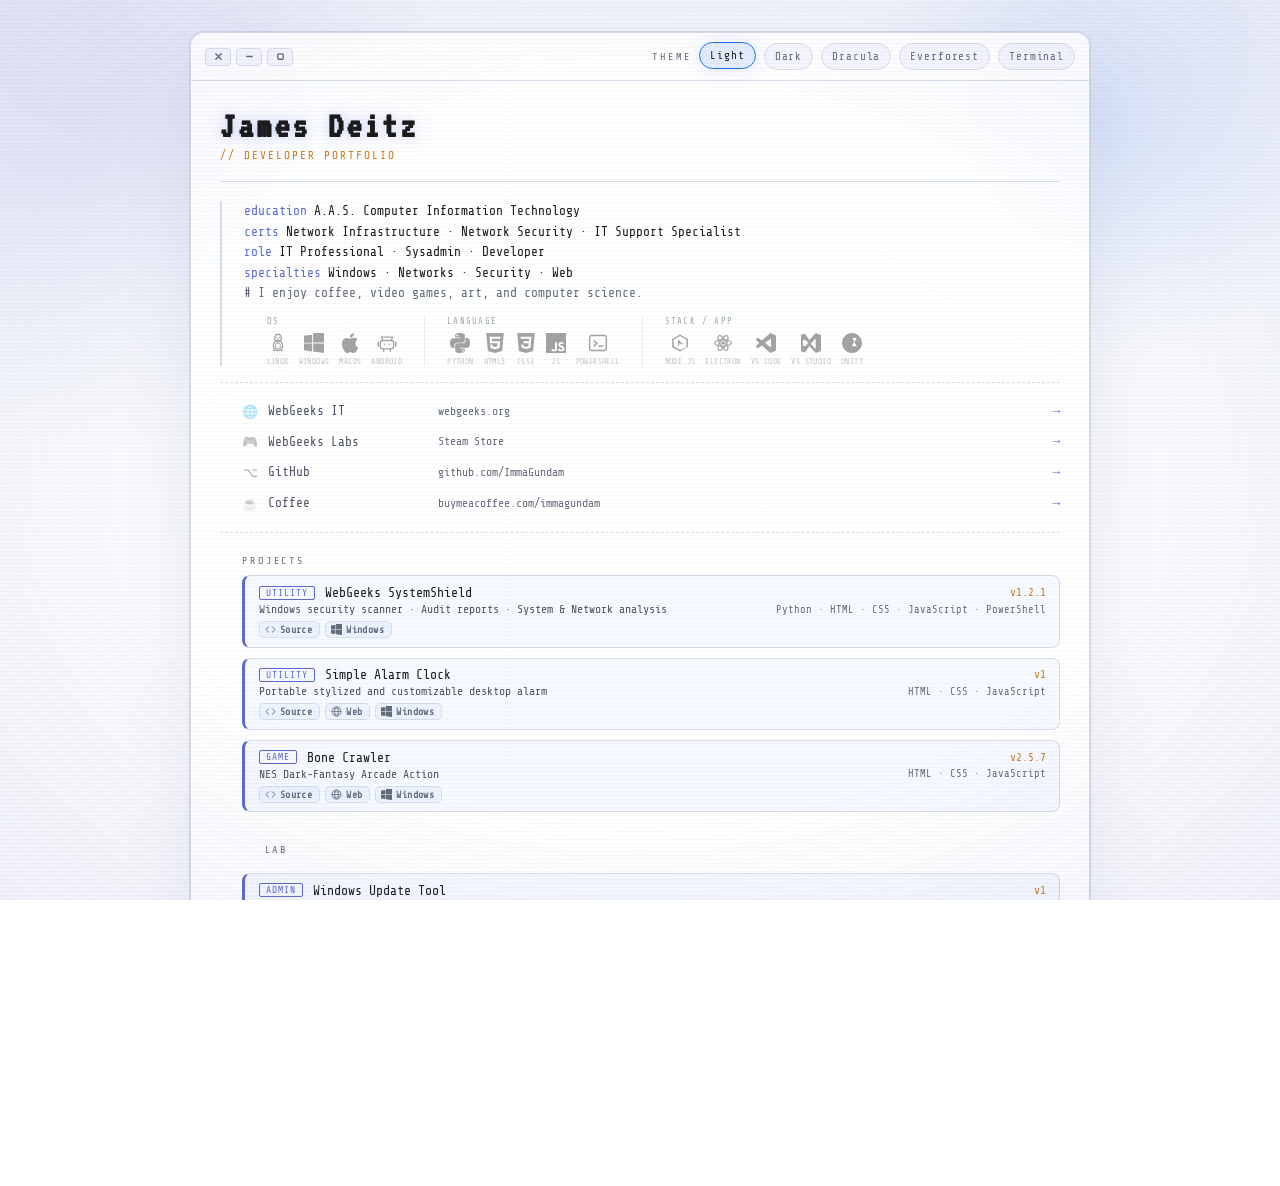
==== portfolio.html @ 2e9e00e0 "Add files via upload" ====
<!DOCTYPE html>
<html lang="en">
<head>
  <meta charset="UTF-8" />
  <meta name="viewport" content="width=device-width, initial-scale=1.0" />
  <title>James Deitz</title>
  <link href="https://fonts.googleapis.com/css2?family=Share+Tech+Mono&family=VT323&display=swap" rel="stylesheet" />
  <style>
    :root {
      --bg: #050505;
      --bg-elevated: #0a0a0a;
      --panel: #0d120d;
      --panel-top: #0f1a0f;
      --border: #1a2e1a;
      --text: #00cc35;
      --text-dim: #00e03c;
      --text-soft: #8aab8a;
      --text-muted: #3a4a3a;
      --accent: #00e5ff;
      --accent-2: #ffb000;
      --danger: #ff3131;
      --glow: rgba(0,204,53,0.22);
      --glow-soft: rgba(0,204,53,0.06);
      --glow-deep: rgba(0,255,65,0.04);
      --scanline: rgba(0,0,0,0.18);
      --vignette: rgba(0,0,0,0.5);
      --window-shadow:
        0 0 0 1px #0a160a,
        0 0 20px var(--glow-soft),
        0 0 60px var(--glow-deep),
        inset 0 0 40px rgba(0,0,0,0.6);
      --theme-chip-bg: rgba(255,255,255,0.02);
      --theme-chip-shadow: 0 0 18px var(--glow-soft);
    }

    :root[data-theme="light"] {
      --bg: #fcfcfd;
      --bg-elevated: #f4f6fb;
      --panel: rgba(255,255,255,0.88);
      --panel-top: rgba(255,255,255,0.96);
      --border: #d9dcea;
      --text: #1b1b1b;
      --text-dim: #5e6ad2;
      --text-soft: #4c5363;
      --text-muted: #646b7c;
      --accent: #1f6feb;
      --accent-2: #c77a15;
      --danger: #cf4d4d;
      --glow: rgba(94,106,210,0.18);
      --glow-soft: rgba(94,106,210,0.12);
      --glow-deep: rgba(74,84,135,0.10);
      --scanline: rgba(27,27,27,0.025);
      --vignette: rgba(94,106,210,0.08);
      --window-shadow:
        0 22px 70px rgba(74,84,135,0.10),
        0 0 0 1px rgba(201,206,225,0.65),
        inset 0 1px 0 rgba(255,255,255,0.75);
      --theme-chip-bg: rgba(94,106,210,0.06);
      --theme-chip-shadow: 0 0 18px rgba(94,106,210,0.16);
    }

    :root[data-theme="dracula"] {
      --bg: #1f212b;
      --bg-elevated: #282a36;
      --panel: rgba(40,42,54,0.88);
      --panel-top: rgba(46,48,61,0.96);
      --border: #45485b;
      --text: #f8f8f2;
      --text-dim: #ff79c6;
      --text-soft: #d3d7cf;
      --text-muted: #a7acbf;
      --accent: #8be9fd;
      --accent-2: #ffb86c;
      --danger: #ff6b81;
      --glow: rgba(255,121,198,0.20);
      --glow-soft: rgba(255,121,198,0.11);
      --glow-deep: rgba(8,10,16,0.42);
      --scanline: rgba(248,248,242,0.03);
      --vignette: rgba(8,10,16,0.48);
      --window-shadow:
        0 28px 80px rgba(8,10,16,0.42),
        0 0 0 1px rgba(84,87,108,0.65),
        inset 0 1px 0 rgba(255,255,255,0.03);
      --theme-chip-bg: rgba(255,121,198,0.08);
      --theme-chip-shadow: 0 0 18px rgba(255,121,198,0.18);
    }

    :root[data-theme="github"] {
      --bg: #090d12;
      --bg-elevated: #0d1117;
      --panel: rgba(13,17,23,0.90);
      --panel-top: rgba(22,27,34,0.96);
      --border: #30363d;
      --text: #e6edf3;
      --text-dim: #58a6ff;
      --text-soft: #c2cad3;
      --text-muted: #9da7b2;
      --accent: #1f6feb;
      --accent-2: #d29922;
      --danger: #f85149;
      --glow: rgba(31,111,235,0.21);
      --glow-soft: rgba(31,111,235,0.13);
      --glow-deep: rgba(0,0,0,0.45);
      --scanline: rgba(230,237,243,0.03);
      --vignette: rgba(0,0,0,0.52);
      --window-shadow:
        0 28px 80px rgba(0,0,0,0.45),
        0 0 0 1px rgba(61,68,77,0.70),
        inset 0 1px 0 rgba(255,255,255,0.02);
      --theme-chip-bg: rgba(31,111,235,0.08);
      --theme-chip-shadow: 0 0 18px rgba(31,111,235,0.18);
    }

    :root[data-theme="everforest"] {
      --bg: #242c31;
      --bg-elevated: #2d353b;
      --panel: rgba(45,53,59,0.90);
      --panel-top: rgba(52,60,67,0.96);
      --border: #495156;
      --text: #d3c6aa;
      --text-dim: #a7c080;
      --text-soft: #c1b89d;
      --text-muted: #9ca58f;
      --accent: #7fbbb3;
      --accent-2: #e69875;
      --danger: #e67e80;
      --glow: rgba(167,192,128,0.18);
      --glow-soft: rgba(167,192,128,0.12);
      --glow-deep: rgba(17,22,24,0.40);
      --scanline: rgba(211,198,170,0.028);
      --vignette: rgba(17,22,24,0.46);
      --window-shadow:
        0 28px 80px rgba(17,22,24,0.40),
        0 0 0 1px rgba(89,97,104,0.68),
        inset 0 1px 0 rgba(255,255,255,0.03);
      --theme-chip-bg: rgba(167,192,128,0.08);
      --theme-chip-shadow: 0 0 18px rgba(167,192,128,0.16);
    }

    *, *::before, *::after { box-sizing: border-box; margin: 0; padding: 0; }

    html, body {
      height: 100%;
      background:
        radial-gradient(circle at 8% 12%, var(--glow-soft), transparent 24%),
        radial-gradient(circle at 86% 14%, color-mix(in srgb, var(--accent) 12%, transparent), transparent 18%),
        linear-gradient(180deg, var(--bg-elevated), var(--bg));
      color: var(--text);
      font-family: 'Share Tech Mono', monospace;
      overflow-x: hidden;
    }

    body::before {
      content: '';
      position: fixed;
      inset: 0;
      background: repeating-linear-gradient(
        to bottom,
        transparent 0px,
        transparent 3px,
        var(--scanline) 3px,
        var(--scanline) 4px
      );
      pointer-events: none;
      z-index: 9999;
    }

    body::after {
      content: '';
      position: fixed;
      inset: 0;
      background: radial-gradient(ellipse at center, transparent 58%, var(--vignette) 100%);
      pointer-events: none;
      z-index: 9998;
      animation: flicker 8s infinite;
    }

    @keyframes flicker {
      0%, 97%, 100% { opacity: 1; }
      98% { opacity: 0.92; }
      99% { opacity: 0.96; }
    }

    .terminal-wrap {
      min-height: 100vh;
      display: flex;
      flex-direction: column;
      align-items: center;
      justify-content: flex-start;
      padding: 2rem 1rem;
      position: relative;
      z-index: 1;
    }

    .window {
      width: 100%;
      max-width: 900px;
      background: var(--panel);
      border: 1px solid var(--border);
      box-shadow: var(--window-shadow);
      border-radius: 14px;
      overflow: hidden;
      animation: fadeIn 0.4s ease;
      backdrop-filter: blur(12px);
    }

    @keyframes fadeIn { from { opacity: 0; transform: translateY(12px); } to { opacity: 1; transform: translateY(0); } }

    .titlebar {
      background: linear-gradient(180deg, var(--panel-top), var(--panel));
      border-bottom: 1px solid var(--border);
      padding: 10px 14px;
      display: flex;
      align-items: center;
      gap: 10px;
      user-select: none;
      flex-wrap: wrap;
    }

    .dots { display: flex; gap: 5px; align-items: center; }
    .dot {
      width: 26px; height: 18px;
      border-radius: 4px;
      border: 1px solid var(--border);
      background: var(--theme-chip-bg);
      display: flex; align-items: center; justify-content: center;
      color: var(--text-muted);
      cursor: pointer;
      user-select: none;
      transition: background .15s ease;
    }
    .dot:hover { background: rgba(128,128,128,0.18); }
    .dot svg { width: 9px; height: 9px; }

    .titlebar-label {
      flex: 1 1 200px;
      text-align: center;
      font-size: 0.72rem;
      color: var(--text-muted);
      letter-spacing: 2px;
      text-transform: uppercase;
      white-space: nowrap;
      overflow: hidden;
      text-overflow: ellipsis;
    }

    .theme-picker {
      display: flex;
      align-items: center;
      gap: 8px;
      flex-wrap: wrap;
      margin-left: auto;
    }

    .theme-label {
      font-size: 0.64rem;
      letter-spacing: 0.18em;
      text-transform: uppercase;
      color: var(--text-muted);
    }

    .theme-btn {
      appearance: none;
      border: 1px solid var(--border);
      background: var(--theme-chip-bg);
      color: var(--text-muted);
      font: inherit;
      font-size: 0.68rem;
      letter-spacing: 0.08em;
      border-radius: 999px;
      padding: 6px 10px;
      cursor: pointer;
      transition: border-color 160ms ease, color 160ms ease, transform 160ms ease, box-shadow 160ms ease, background 160ms ease;
    }

    .theme-btn:hover,
    .theme-btn:focus-visible,
    .theme-btn[aria-pressed="true"] {
      border-color: var(--accent);
      color: var(--text);
      background: color-mix(in srgb, var(--accent) 12%, transparent);
      transform: translateY(-1px);
      box-shadow: var(--theme-chip-shadow);
      outline: none;
    }

    .term-body { padding: 1.6rem 1.8rem 2rem; }

    .logo-row {
      display: flex;
      align-items: center;
      gap: 1.2rem;
      margin-bottom: 1.2rem;
      padding-bottom: 1.2rem;
      border-bottom: 1px solid var(--border);
    }

    .logo-img {
      width: 80px;
      height: 80px;
      object-fit: contain;
      filter: drop-shadow(0 0 10px color-mix(in srgb, var(--accent) 35%, transparent));
      flex-shrink: 0;
      border-radius: 10px;
    }

    .logo-text h1 {
      font-family: 'VT323', monospace;
      font-size: 2.4rem;
      color: var(--text);
      text-shadow: 0 0 8px var(--glow), 0 0 20px color-mix(in srgb, var(--accent) 18%, transparent);
      letter-spacing: 3px;
      line-height: 1;
    }

    .logo-text .tagline {
      font-size: 0.7rem;
      color: var(--accent-2);
      letter-spacing: 2px;
      text-transform: uppercase;
      margin-top: 4px;
    }

    .prompt-line {
      display: flex;
      align-items: flex-start;
      gap: 0;
      margin-bottom: 0.15rem;
      font-size: 0.82rem;
      line-height: 1.5;
      flex-wrap: wrap;
    }

    .ps1 { color: var(--text-dim); white-space: nowrap; }
    .ps1 .user { color: var(--accent); }
    .ps1 .at, .ps1 .sep { color: var(--text-muted); }
    .ps1 .host { color: var(--text); }
    .ps1 .path { color: var(--accent-2); }
    .cmd { color: var(--text-soft); margin-left: 6px; }

    .output-block {
      margin: 0.5rem 0 1rem 0;
      padding-left: 1.4rem;
      border-left: 2px solid var(--border);
    }

    .output-line {
      font-size: 0.8rem;
      line-height: 1.6;
      color: var(--text-soft);
    }

    .output-line .key { color: var(--text-dim); }
    .output-line .val { color: var(--text); }
    .output-line .comment { color: var(--text-muted); }

    .divider {
      border: none;
      border-top: 1px dashed var(--border);
      margin: 1rem 0;
    }

    .section-cmd { margin-top: 0.8rem; }

    .links-grid {
      margin: 0.6rem 0 0 1.4rem;
      display: flex;
      flex-direction: column;
      gap: 0.35rem;
    }

    .link-item {
      display: flex;
      align-items: center;
      gap: 10px;
      font-size: 0.8rem;
      text-decoration: none;
      color: var(--text-soft);
      transition: color 0.15s, text-shadow 0.15s, transform 0.15s;
      padding: 5px 0;
    }

    .link-item:hover {
      color: var(--text);
      text-shadow: 0 0 8px var(--glow);
      transform: translateX(2px);
    }

    .link-item:hover .link-arrow { color: var(--accent); }

    .link-icon {
      width: 16px;
      text-align: center;
      color: var(--text);
      opacity: 0.38;
      flex-shrink: 0;
      transition: opacity .15s ease;
    }
    .link-item:hover .link-icon { opacity: 0.75; }

    .link-label { color: var(--text-soft); min-width: 160px; }
    .link-url { color: var(--text-muted); font-size: 0.72rem; }
    .link-arrow { color: var(--text-dim); margin-left: auto; }

    .cursor {
      display: inline-block;
      width: 8px;
      height: 1em;
      background: var(--text);
      vertical-align: middle;
      margin-left: 4px;
      box-shadow: 0 0 6px var(--glow);
      animation: blink 1.1s step-end infinite;
    }

    @keyframes blink { 0%, 100% { opacity: 1; } 50% { opacity: 0; } }

    .statusbar {
      background: var(--panel);
      border-top: 1px solid var(--border);
      padding: 7px 14px;
      display: flex;
      align-items: center;
      font-size: 0.62rem;
      color: var(--text-muted);
      letter-spacing: 1.2px;
      text-transform: uppercase;
      gap: 6px;
    }
    /* Three equal columns — no absolute positioning */
    .statusbar > * { flex: 1; min-width: 0; }
    .statusbar-copy {
      display: flex;
      align-items: center;
      justify-content: center;
      gap: 5px;
      white-space: nowrap;
    }
    #clock { text-align: right; white-space: nowrap; }
    .statusbar-email {
      color: var(--text-muted);
      opacity: 0.45;
      text-decoration: none;
      transition: opacity .15s;
      display: flex;
      align-items: center;
    }
    .statusbar-email:hover { opacity: 0.85; }
    .statusbar-link {
      color: var(--text-muted);
      text-decoration: none;
      transition: color .15s;
      letter-spacing: 1.2px;
      text-transform: uppercase;
    }
    .statusbar-link:hover { color: var(--text-soft); }
    .status-ok { color: var(--text-dim); }
    .status-warn { color: var(--accent-2); }

    .boot-line {
      opacity: 0;
      animation: appear 0.1s ease forwards;
    }

    .boot-line:nth-child(1) { animation-delay: 0.1s; }
    .boot-line:nth-child(2) { animation-delay: 0.3s; }
    .boot-line:nth-child(3) { animation-delay: 0.55s; }
    .boot-line:nth-child(4) { animation-delay: 0.75s; }
    .boot-line:nth-child(5) { animation-delay: 1.0s; }
    .boot-line:nth-child(6) { animation-delay: 1.2s; }
    .boot-line:nth-child(7) { animation-delay: 1.45s; }
    .boot-line:nth-child(8) { animation-delay: 1.65s; }
    .boot-line:nth-child(9) { animation-delay: 1.85s; }
    .boot-line:nth-child(10) { animation-delay: 2.1s; }
    .boot-line:nth-child(11) { animation-delay: 2.3s; }
    .boot-line:nth-child(12) { animation-delay: 2.5s; }
    .boot-line:nth-child(13) { animation-delay: 2.7s; }
    .boot-line:nth-child(14) { animation-delay: 2.9s; }
    .boot-line:nth-child(15) { animation-delay: 3.1s; }
    .boot-line:nth-child(16) { animation-delay: 3.3s; }
    .boot-line:nth-child(17) { animation-delay: 3.5s; }
    .boot-line:nth-child(18) { animation-delay: 3.7s; }
    .boot-line:nth-child(19) { animation-delay: 3.9s; }
    .boot-line:nth-child(20) { animation-delay: 4.1s; }
    .boot-line:nth-child(21) { animation-delay: 4.3s; }
    .boot-line:nth-child(22) { animation-delay: 4.5s; }

    @keyframes appear { to { opacity: 1; } }

    .releases-grid {
      margin: 0.6rem 0 0 1.4rem;
      display: flex;
      flex-direction: column;
      gap: 0.6rem;
    }

    .release-card {
      border: 1px solid var(--border);
      border-left: 3px solid var(--text-dim);
      padding: 0.55rem 0.85rem;
      background: color-mix(in srgb, var(--accent) 4%, transparent);
      transition: border-color 0.15s, background 0.15s, box-shadow 0.15s, transform 0.15s;
      text-decoration: none;
      display: block;
      border-radius: 8px;
    }

    .release-card:hover {
      border-left-color: var(--accent);
      background: color-mix(in srgb, var(--accent) 8%, transparent);
      box-shadow: 0 0 12px color-mix(in srgb, var(--accent) 15%, transparent);
      transform: translateY(-1px);
    }

    .release-card:hover .rel-name { color: var(--accent); text-shadow: 0 0 8px color-mix(in srgb, var(--accent) 40%, transparent); }

    .rel-row1 {
      display: flex;
      align-items: center;
      gap: 10px;
      margin-bottom: 3px;
      flex-wrap: wrap;
    }

    .rel-badge {
      font-size: 0.6rem;
      padding: 1px 6px;
      border: 1px solid currentColor;
      border-radius: 2px;
      letter-spacing: 1px;
      text-transform: uppercase;
      flex-shrink: 0;
    }

    .rel-badge.gh  { color: var(--text-dim); }
    .rel-badge.ext { color: var(--accent-2); }
    .rel-badge.pre { color: var(--danger); }

    .rel-name {
      color: var(--text);
      font-size: 0.82rem;
      transition: color 0.15s;
      flex: 1;
    }

    .rel-ver {
      font-size: 0.7rem;
      color: var(--accent-2);
      flex-shrink: 0;
    }

    .rel-row2 {
      display: flex;
      justify-content: space-between;
      align-items: center;
      gap: 10px;
      flex-wrap: wrap;
    }

    .rel-desc {
      font-size: 0.72rem;
      color: var(--text-soft);
      flex: 1;
    }

    .rel-date {
      font-size: 0.65rem;
      color: var(--text-muted);
      flex-shrink: 0;
    }



    /* ── Bio tech-stack row ── */
    .bio-stack {
      display: flex;
      flex-wrap: wrap;
      gap: 12px 20px;
      margin: 12px 0 4px 1.4rem;
      align-items: flex-start;
    }
    .bio-stack-group {
      display: flex;
      flex-direction: column;
      gap: 7px;
    }
    .bio-stack-label {
      font-size: 0.55rem;
      letter-spacing: 0.14em;
      text-transform: uppercase;
      color: var(--text-muted);
      opacity: 0.6;
    }
    .bio-stack-icons {
      display: flex;
      flex-wrap: wrap;
      gap: 10px;
      align-items: flex-end;
    }
    .bio-stack-divider {
      width: 1px;
      align-self: stretch;
      background: var(--border);
      opacity: 0.5;
      margin: 0 2px;
    }
    .bio-stack-icon {
      display: flex;
      flex-direction: column;
      align-items: center;
      gap: 4px;
      opacity: 0.4;
      transition: opacity .2s ease;
      cursor: default;
    }
    .bio-stack-icon:hover { opacity: 0.85; }
    .bio-stack-icon svg {
      width: 20px;
      height: 20px;
      color: var(--text);
    }
    .bio-stack-icon span {
      font-size: 0.50rem;
      letter-spacing: 0.05em;
      text-transform: uppercase;
      color: var(--text-muted);
      white-space: nowrap;
    }
    /* ── Platform / stack chips in project cards ── */
    .rel-platforms {
      display: flex;
      gap: 5px;
      flex-wrap: wrap;
      margin-top: 5px;
    }
    .rel-chip {
      display: inline-flex;
      align-items: center;
      gap: 4px;
      padding: 2px 7px 2px 5px;
      border-radius: 5px;
      border: 1px solid var(--border);
      background: color-mix(in srgb, var(--accent) 5%, transparent);
      font-size: 0.62rem;
      font-weight: 600;
      letter-spacing: 0.04em;
      color: var(--text-muted);
      white-space: nowrap;
    }
    .rel-chip svg { width: 11px; height: 11px; flex-shrink: 0; }

    /* ── Lab sub-section ── */
    .section-label {
      font-size: 0.64rem;
      letter-spacing: 0.18em;
      text-transform: uppercase;
      color: var(--text-muted);
      margin: 1.4rem 0 0.5rem 1.4rem;
    }
    @media (max-width: 700px) {
      .titlebar-label { order: 2; text-align: left; width: 100%; }
      .theme-picker { order: 3; margin-left: 0; width: 100%; }
    }

    @media (max-width: 500px) {
      .term-body { padding: 1rem 1rem 1.5rem; }
      .logo-row { align-items: flex-start; }
      .logo-text h1 { font-size: 1.8rem; }
      .link-url { display: none; }
      .link-label { min-width: unset; }
      .statusbar { justify-content: flex-start; }
    }
  </style>
</head>
<body>

  <!-- Icon sprite for project platform/stack chips -->
  <svg xmlns="http://www.w3.org/2000/svg" style="display:none">
    <symbol id="p-windows" viewBox="0 0 24 24">
      <path fill="currentColor" d="M0 3.449 9.75 2.1v9.451H0zm10.949-9.602L24 0v11.4H10.949zM0 12.6h9.75v9.451L0 20.699zm10.949 0H24V24l-12.951-1.801z"/>
    </symbol>
    <symbol id="p-web" viewBox="0 0 24 24">
      <circle cx="12" cy="12" r="10" fill="none" stroke="currentColor" stroke-width="1.7"/>
      <ellipse cx="12" cy="12" rx="4.2" ry="10" fill="none" stroke="currentColor" stroke-width="1.7"/>
      <line x1="2" y1="12" x2="22" y2="12" stroke="currentColor" stroke-width="1.7"/>
      <line x1="4.5" y1="6.5" x2="19.5" y2="6.5" stroke="currentColor" stroke-width="1.2"/>
      <line x1="4.5" y1="17.5" x2="19.5" y2="17.5" stroke="currentColor" stroke-width="1.2"/>
    </symbol>
    <symbol id="p-source" viewBox="0 0 24 24">
      <polyline points="16 18 22 12 16 6" fill="none" stroke="currentColor" stroke-width="2" stroke-linecap="round" stroke-linejoin="round"/>
      <polyline points="8 6 2 12 8 18" fill="none" stroke="currentColor" stroke-width="2" stroke-linecap="round" stroke-linejoin="round"/>
    </symbol>

    <symbol id="t-python" viewBox="0 0 24 24">
      <path fill="currentColor" d="M11.914 0C5.82 0 6.2 2.656 6.2 2.656l.007 2.752h5.814v.826H3.9S0 5.789 0 11.969c0 6.18 3.403 5.963 3.403 5.963h2.031v-2.87s-.109-3.404 3.345-3.404h5.762s3.236.052 3.236-3.127V3.124S18.28 0 11.914 0zm-3.2 1.804a1.043 1.043 0 1 1-.001 2.085 1.043 1.043 0 0 1 .001-2.085z"/>
      <path fill="currentColor" d="M12.086 24c6.094 0 5.714-2.656 5.714-2.656l-.007-2.752h-5.814v-.826H20.1S24 18.211 24 12.031c0-6.18-3.403-5.963-3.403-5.963h-2.031v2.87s.109 3.404-3.345 3.404H9.459s-3.236-.052-3.236 3.127v5.407S5.72 24 12.086 24zm3.2-1.804a1.043 1.043 0 1 1 .001-2.085 1.043 1.043 0 0 1-.001 2.085z"/>
    </symbol>
    <symbol id="t-html" viewBox="0 0 24 24">
      <path fill="currentColor" d="M1.5 0h21l-1.91 21.563L11.977 24l-8.564-2.438L1.5 0zm7.031 9.75-.232-2.718 10.059.003.23-2.622L5.412 4.41l.698 8.01h9.126l-.326 3.426-2.91.804-2.955-.81-.188-2.11H6.248l.33 4.171L12 19.351l5.379-1.443.744-8.157H8.531z"/>
    </symbol>
    <symbol id="t-css" viewBox="0 0 24 24">
      <path fill="currentColor" d="M1.5 0h21l-1.91 21.563L11.977 24l-8.565-2.438L1.5 0zm17.09 4.413L5.41 4.41l.213 2.622 10.125.002-.255 2.716h-6.64l.24 2.573h6.182l-.366 3.523-2.91.804-2.956-.81-.188-2.11h-2.61l.29 3.855L12 19.288l5.373-1.53L18.59 4.414v-.001z"/>
    </symbol>
    <symbol id="t-js" viewBox="0 0 24 24">
      <path fill="currentColor" d="M0 0h24v24H0V0zm22.034 18.276c-.175-1.095-.888-2.015-3.003-2.873-.736-.345-1.554-.585-1.797-1.14-.091-.33-.105-.51-.046-.705.15-.646.915-.84 1.515-.66.39.12.75.42.976.9 1.034-.676 1.755-1.125 1.755-1.125-.27-.42-.404-.601-.586-.78-.63-.705-1.469-1.065-2.834-1.034l-.705.089c-.676.165-1.32.525-1.71 1.005-1.14 1.291-.811 3.541.569 4.471 1.365 1.02 3.361 1.244 3.616 2.205.24 1.17-.87 1.545-1.966 1.41-.811-.18-1.26-.586-1.755-1.336l-1.83 1.051c.21.48.45.689.81 1.109 1.74 1.756 6.09 1.666 6.871-1.004.029-.09.24-.705.074-1.65l.046.067zm-8.983-7.245h-2.248c0 1.938-.009 3.864-.009 5.805 0 1.232.063 2.363-.138 2.711-.33.689-1.18.601-1.566.48-.396-.196-.597-.466-.83-.855-.063-.105-.11-.196-.127-.196l-1.825 1.125c.305.63.75 1.172 1.324 1.517.855.51 2.004.675 3.207.405.783-.226 1.458-.691 1.811-1.411.51-.93.402-2.07.397-3.346.012-2.054 0-4.109 0-6.179l.004-.056z"/>
    </symbol>
    <symbol id="t-powershell" viewBox="0 0 24 24">
      <rect x="2" y="3" width="20" height="18" rx="2.5" fill="none" stroke="currentColor" stroke-width="1.7"/>
      <polyline points="7 9.5 11 12.5 7 15.5" fill="none" stroke="currentColor" stroke-width="1.7" stroke-linecap="round" stroke-linejoin="round"/>
      <line x1="13" y1="15.5" x2="18" y2="15.5" stroke="currentColor" stroke-width="1.7" stroke-linecap="round"/>
    </symbol>
    <symbol id="t-nodejs" viewBox="0 0 24 24">
      <path fill="currentColor" d="M12 1.85 2.5 7.28v9.44L12 22.15l9.5-5.43V7.28L12 1.85zm0 1.74 7.75 4.43v8.96L12 20.41l-7.75-4.43V8.02L12 3.59zM9.5 8.5v7l1.5-.87V12l3 1.73 1.5-.87-3-1.73V9.37L9.5 8.5z"/>
    </symbol>
    <symbol id="t-electron" viewBox="0 0 24 24">
      <circle cx="12" cy="12" r="2.2" fill="currentColor"/>
      <ellipse cx="12" cy="12" rx="10" ry="3.8" fill="none" stroke="currentColor" stroke-width="1.5"/>
      <ellipse cx="12" cy="12" rx="10" ry="3.8" fill="none" stroke="currentColor" stroke-width="1.5" transform="rotate(60 12 12)"/>
      <ellipse cx="12" cy="12" rx="10" ry="3.8" fill="none" stroke="currentColor" stroke-width="1.5" transform="rotate(-60 12 12)"/>
    </symbol>

    <!-- OS icons -->
    <symbol id="t-linux" viewBox="0 0 24 24">
      <!-- Tux outline — simple geometric penguin -->
      <ellipse cx="12" cy="6" rx="4" ry="4.5" fill="none" stroke="currentColor" stroke-width="1.6"/>
      <ellipse cx="12" cy="15" rx="5.5" ry="6" fill="none" stroke="currentColor" stroke-width="1.6"/>
      <ellipse cx="12" cy="15.5" rx="3" ry="3.5" fill="none" stroke="currentColor" stroke-width="1.1"/>
      <circle cx="10.3" cy="5.2" r=".7" fill="currentColor"/>
      <circle cx="13.7" cy="5.2" r=".7" fill="currentColor"/>
      <path d="M10.8 7.2 q1.2.8 2.4 0" fill="none" stroke="currentColor" stroke-width="1.1" stroke-linecap="round"/>
      <path d="M8.5 20.5 q-1.2 1 -2 .5" fill="none" stroke="currentColor" stroke-width="1.4" stroke-linecap="round"/>
      <path d="M15.5 20.5 q1.2 1 2 .5" fill="none" stroke="currentColor" stroke-width="1.4" stroke-linecap="round"/>
    </symbol>
    <symbol id="t-windows" viewBox="0 0 24 24">
      <path fill="currentColor" d="M0 3.449 9.75 2.1v9.451H0zm10.949-9.602L24 0v11.4H10.949zM0 12.6h9.75v9.451L0 20.699zm10.949 0H24V24l-12.951-1.801z"/>
    </symbol>
    <symbol id="t-mac" viewBox="0 0 24 24">
      <path fill="currentColor" d="M12.152 6.896c-.948 0-2.415-1.078-3.96-1.04-2.04.027-3.91 1.183-4.961 3.014-2.117 3.675-.54 9.103 1.519 12.09 1.013 1.454 2.208 3.09 3.792 3.039 1.52-.065 2.09-.987 3.935-.987 1.831 0 2.35.987 3.96.948 1.637-.026 2.676-1.48 3.676-2.948 1.156-1.688 1.636-3.325 1.662-3.415-.039-.013-3.182-1.221-3.22-4.857-.026-3.04 2.48-4.494 2.597-4.559-1.429-2.09-3.623-2.324-4.39-2.376-2-.156-3.675 1.09-4.61 1.09zM15.53 3.83c.843-1.012 1.4-2.427 1.245-3.83-1.207.052-2.662.805-3.532 1.818-.78.896-1.454 2.338-1.273 3.714 1.338.104 2.715-.688 3.559-1.701"/>
    </symbol>
    <symbol id="t-android" viewBox="0 0 24 24">
      <!-- Android robot outline -->
      <rect x="4" y="9" width="16" height="10" rx="3" fill="none" stroke="currentColor" stroke-width="1.6"/>
      <line x1="8" y1="19" x2="8" y2="22" stroke="currentColor" stroke-width="1.6" stroke-linecap="round"/>
      <line x1="16" y1="19" x2="16" y2="22" stroke="currentColor" stroke-width="1.6" stroke-linecap="round"/>
      <line x1="1.5" y1="11" x2="1.5" y2="16" stroke="currentColor" stroke-width="1.6" stroke-linecap="round"/>
      <line x1="22.5" y1="11" x2="22.5" y2="16" stroke="currentColor" stroke-width="1.6" stroke-linecap="round"/>
      <circle cx="9" cy="13.5" r="1" fill="currentColor"/>
      <circle cx="15" cy="13.5" r="1" fill="currentColor"/>
      <path d="M7 9 L5.5 5.5 M17 9 L18.5 5.5" stroke="currentColor" stroke-width="1.5" stroke-linecap="round"/>
      <line x1="5" y1="5" x2="19" y2="5" stroke="currentColor" stroke-width="1.5" stroke-linecap="round"/>
    </symbol>
    <!-- Tools/Apps -->
    <symbol id="t-vscode" viewBox="0 0 24 24">
      <path fill="currentColor" d="M23.15 2.587 18.21.21a1.494 1.494 0 0 0-1.705.29l-9.46 8.63-4.12-3.128a.999.999 0 0 0-1.276.057L.327 7.261A1 1 0 0 0 .326 8.74L3.899 12 .326 15.26a1 1 0 0 0 .001 1.479L1.65 17.94a.999.999 0 0 0 1.276.057l4.12-3.128 9.46 8.63a1.492 1.492 0 0 0 1.704.29l4.942-2.377A1.5 1.5 0 0 0 24 19.86V4.14a1.5 1.5 0 0 0-.85-1.553zm-5.146 14.861L10.826 12l7.178-5.448v10.896z"/>
    </symbol>
    <symbol id="t-vstudio" viewBox="0 0 24 24">
      <path fill="currentColor" d="M17.583 0L9.998 8.424 4.79.75.006 2.085v19.83L4.79 23.25l5.208-7.675 7.585 8.425L24 21.504V2.496L17.583 0zM4.79 16.168l-2.619-1.54v-5.26l2.62-1.54 3.882 4.17-3.883 4.17zm12.793 3.337-6-6.505 6-6.505v13.01z"/>
    </symbol>
    <symbol id="t-unity" viewBox="0 0 24 24">
      <path fill="currentColor" d="M14.578 9.863 12 5.063l-2.578 4.8L12 14.663l2.578-4.8zM9.04 11.048 6.26 15.976H11.7l2.602-4.928-2.602-4.928H6.26l2.78 4.928zm5.92 0 2.78 4.928H12.3l-2.602-4.928L12.3 6.12h5.44L14.96 11.048zM12 0C5.373 0 0 5.373 0 12s5.373 12 12 12 12-5.373 12-12S18.627 0 12 0z"/>
    </symbol>
  </svg>
<div class="terminal-wrap">
  <div class="window">
    <div class="titlebar">
      <div class="dots">
        <div class="dot dot-r" title="Close" onclick="winClose()">
          <svg viewBox="0 0 10 10" fill="none" stroke="currentColor" stroke-width="1.6" stroke-linecap="round">
            <line x1="2" y1="2" x2="8" y2="8"/><line x1="8" y1="2" x2="2" y2="8"/>
          </svg>
        </div>
        <div class="dot dot-y" title="Minimize" onclick="winMinimize()">
          <svg viewBox="0 0 10 10" fill="none" stroke="currentColor" stroke-width="1.6" stroke-linecap="round">
            <line x1="2" y1="5" x2="8" y2="5"/>
          </svg>
        </div>
        <div class="dot dot-g" title="Maximize" onclick="winMaximize()" id="btn-maximize">
          <svg viewBox="0 0 10 10" fill="none" stroke="currentColor" stroke-width="1.5">
            <rect x="2" y="2" width="6" height="6" rx="1"/>
          </svg>
        </div>
      </div>
      <div class="titlebar-label"></div>
      <div class="theme-picker" aria-label="Theme picker">
        <span class="theme-label">Theme</span>
        <button class="theme-btn" data-theme="light" aria-pressed="true">Light</button>
        <button class="theme-btn" data-theme="github" aria-pressed="false">Dark</button>
        <button class="theme-btn" data-theme="dracula" aria-pressed="false">Dracula</button>
        <button class="theme-btn" data-theme="everforest" aria-pressed="false">Everforest</button>
        <button class="theme-btn" data-theme="terminal" aria-pressed="false">Terminal</button>
      </div>
    </div>

    <div class="term-body">
      <div class="logo-row boot-line">
        <div class="logo-text">
          <h1>James Deitz</h1>
          <div class="tagline">// Developer Portfolio</div>
        </div>
      </div>

      <div class="output-block boot-line">
        <div class="output-line"><span class="key">education  </span>  <span class="val">A.A.S. Computer Information Technology</span></div>
        <div class="output-line"><span class="key">certs      </span>  <span class="val">Network Infrastructure · Network Security · IT Support Specialist</span></div>
        <div class="output-line"><span class="key">role       </span>  <span class="val">IT Professional · Sysadmin · Developer</span></div>
        <div class="output-line"><span class="key">specialties</span>  <span class="val">Windows · Networks · Security · Web</span></div>
        <div class="output-line"><span class="comment"># I enjoy coffee, video games, art, and computer science.</span></div>
        <div class="bio-stack">
          <div class="bio-stack-group">
            <span class="bio-stack-label">OS</span>
            <div class="bio-stack-icons">
              <div class="bio-stack-icon" title="Linux"><svg><use href="#t-linux"/></svg><span>Linux</span></div>
              <div class="bio-stack-icon" title="Windows"><svg><use href="#t-windows"/></svg><span>Windows</span></div>
              <div class="bio-stack-icon" title="macOS"><svg><use href="#t-mac"/></svg><span>macOS</span></div>
              <div class="bio-stack-icon" title="Android"><svg><use href="#t-android"/></svg><span>Android</span></div>
            </div>
          </div>
          <div class="bio-stack-divider"></div>
          <div class="bio-stack-group">
            <span class="bio-stack-label">Language</span>
            <div class="bio-stack-icons">
              <div class="bio-stack-icon" title="Python"><svg><use href="#t-python"/></svg><span>Python</span></div>
              <div class="bio-stack-icon" title="HTML5"><svg><use href="#t-html"/></svg><span>HTML5</span></div>
              <div class="bio-stack-icon" title="CSS3"><svg><use href="#t-css"/></svg><span>CSS3</span></div>
              <div class="bio-stack-icon" title="JavaScript"><svg><use href="#t-js"/></svg><span>JS</span></div>
              <div class="bio-stack-icon" title="PowerShell"><svg><use href="#t-powershell"/></svg><span>PowerShell</span></div>
            </div>
          </div>
          <div class="bio-stack-divider"></div>
          <div class="bio-stack-group">
            <span class="bio-stack-label">Stack / App</span>
            <div class="bio-stack-icons">
              <div class="bio-stack-icon" title="Node.js"><svg><use href="#t-nodejs"/></svg><span>Node.js</span></div>
              <div class="bio-stack-icon" title="Electron"><svg><use href="#t-electron"/></svg><span>Electron</span></div>
              <div class="bio-stack-icon" title="VS Code"><svg><use href="#t-vscode"/></svg><span>VS Code</span></div>
              <div class="bio-stack-icon" title="Visual Studio"><svg><use href="#t-vstudio"/></svg><span>VS Studio</span></div>
              <div class="bio-stack-icon" title="Unity"><svg><use href="#t-unity"/></svg><span>Unity</span></div>
            </div>
          </div>
        </div>
      </div>

      <hr class="divider boot-line" />

      <div class="links-grid boot-line">
        <a class="link-item" href="https://webgeeks.org" target="_blank" rel="noopener">
          <span class="link-icon">🌐</span>
          <span class="link-label">WebGeeks IT</span>
          <span class="link-url">webgeeks.org</span>
          <span class="link-arrow">→</span>
        </a>

        <a class="link-item" href="https://store.steampowered.com/search/?publisher=WebGeeks%20Labs" target="_blank" rel="noopener">
          <span class="link-icon">🎮</span>
          <span class="link-label">WebGeeks Labs</span>
          <span class="link-url">Steam Store</span>
          <span class="link-arrow">→</span>
        </a>

        <a class="link-item" href="https://github.com/ImmaGundam" target="_blank" rel="noopener">
          <span class="link-icon">⌥</span>
          <span class="link-label">GitHub</span>
          <span class="link-url">github.com/ImmaGundam</span>
          <span class="link-arrow">→</span>
        </a>

        <a class="link-item" href="https://buymeacoffee.com/immagundam" target="_blank" rel="noopener">
          <span class="link-icon">☕</span>
          <span class="link-label">Coffee</span>
          <span class="link-url">buymeacoffee.com/immagundam</span>
          <span class="link-arrow">→</span>
        </a>

      </div>

      <hr class="divider boot-line" />

<!-- Projects -->
      <div class="section-label">Projects</div>
            <div class="releases-grid boot-line">

  <a class="release-card" href="https://github.com/ImmaGundam/WebGeeks-SystemShield/releases" target="_blank">
    <div class="rel-row1">
      <span class="rel-badge gh">Utility</span>
      <span class="rel-name">WebGeeks SystemShield</span>
      <span class="rel-ver">v1.2.1</span>
    </div>
    <div class="rel-row2">
      <span class="rel-desc">Windows security scanner · Audit reports · System &amp; Network analysis</span>
      <span class="rel-date">Python · HTML · CSS · JavaScript · PowerShell</span>
    </div>
    <div class="rel-platforms">
      <span class="rel-chip"><svg><use href="#p-source"/></svg>Source</span><span class="rel-chip"><svg><use href="#p-windows"/></svg>Windows</span>
    </div>
  </a>

  <a class="release-card" href="https://github.com/ImmaGundam/SimpleAlarmClock" target="_blank">
    <div class="rel-row1">
      <span class="rel-badge gh">Utility</span>
      <span class="rel-name">Simple Alarm Clock</span>
      <span class="rel-ver">v1</span>
    </div>
    <div class="rel-row2">
      <span class="rel-desc">Portable stylized and customizable desktop alarm</span>
      <span class="rel-date">HTML · CSS · JavaScript</span>
    </div>
    <div class="rel-platforms">
      <span class="rel-chip"><svg><use href="#p-source"/></svg>Source</span><span class="rel-chip"><svg><use href="#p-web"/></svg>Web</span><span class="rel-chip"><svg><use href="#p-windows"/></svg>Windows</span>
    </div>
  </a>

  <a class="release-card" href="https://immagundam.github.io/BoneCrawler/" target="_blank">
    <div class="rel-row1">
      <span class="rel-badge gh">Game</span>
      <span class="rel-name">Bone Crawler</span>
      <span class="rel-ver">v2.5.7</span>
    </div>
    <div class="rel-row2">
      <span class="rel-desc">NES Dark-Fantasy Arcade Action</span>
      <span class="rel-date">HTML · CSS · JavaScript</span>
    </div>
    <div class="rel-platforms">
      <span class="rel-chip"><svg><use href="#p-source"/></svg>Source</span><span class="rel-chip"><svg><use href="#p-web"/></svg>Web</span><span class="rel-chip"><svg><use href="#p-windows"/></svg>Windows</span>
    </div>
  </a>

      <div class="section-label">Lab</div>

  <a class="release-card" href="https://github.com/ImmaGundam/Windows11-Update-Tool" target="_blank">
    <div class="rel-row1">
      <span class="rel-badge gh">Admin</span>
      <span class="rel-name">Windows Update Tool</span>
      <span class="rel-ver">v1</span>
    </div>
    <div class="rel-row2">
      <span class="rel-desc">Monitor Windows Update &amp; Defender Services</span>
      <span class="rel-date">Python · HTML · CSS · PowerShell</span>
    </div>
    <div class="rel-platforms">
      <span class="rel-chip"><svg><use href="#p-source"/></svg>Source</span><span class="rel-chip"><svg><use href="#p-windows"/></svg>Windows</span>
    </div>
  </a>

  <a class="release-card" href="https://github.com/ImmaGundam/PySnake" target="_blank">
    <div class="rel-row1">
      <span class="rel-badge gh">Game</span>
      <span class="rel-name">PySnake</span>
      <span class="rel-ver">v1</span>
    </div>
    <div class="rel-row2">
      <span class="rel-desc">Classic Snake game built in Python</span>
      <span class="rel-date">Python</span>
    </div>
    <div class="rel-platforms">
      <span class="rel-chip"><svg><use href="#p-source"/></svg>Source</span>
    </div>
  </a>



  <a class="release-card" href="https://github.com/ImmaGundam" target="_blank">
    <div class="rel-row1">
      <span class="rel-badge gh">Misc</span>
      <span class="rel-name">The Lab</span>
      <span class="rel-ver">[ Drop Box ]</span>
    </div>
    <div class="rel-row2">
      <span class="rel-desc">A repo of miscellaneous projects &amp; stuff.</span>
      <span class="rel-date"></span>
    </div>
    <div class="rel-platforms"></div>
  </a>

</div>

    </div><!-- /term-body -->

    <div class="statusbar">
      <a href="https://jamesdeitz.dev" class="statusbar-link" target="_blank">jamesdeitz.dev</a>
      <span class="statusbar-copy">© James Deitz <a href="mailto:james@webgeeks.org" class="statusbar-email" title="james@webgeeks.org">
        <svg viewBox="0 0 24 24" fill="none" stroke="currentColor" stroke-width="1.6" stroke-linecap="round" stroke-linejoin="round" style="width:13px;height:13px;">
          <rect x="2" y="4" width="20" height="16" rx="2"/><polyline points="2,4 12,13 22,4"/>
        </svg>
      </a></span>
      <span id="clock">--:--:--</span>
    </div>
  </div>
</div>

<script>
  const root = document.documentElement;
  const themeButtons = document.querySelectorAll('.theme-btn');
  const storageKey = 'webgeeks-index-theme';

  function applyTheme(theme) {
    if (theme === 'terminal') {
      root.removeAttribute('data-theme');
    } else {
      root.setAttribute('data-theme', theme);
    }
    themeButtons.forEach((button) => {
      button.setAttribute('aria-pressed', String(button.dataset.theme === theme));
    });
    localStorage.setItem(storageKey, theme);
  }

  themeButtons.forEach((button) => {
    button.addEventListener('click', () => applyTheme(button.dataset.theme));
  });

  applyTheme(localStorage.getItem(storageKey) || 'light');

  function updateClock() {
    const clock = document.getElementById('clock');
    const now = new Date();
    clock.textContent = now.toLocaleTimeString([], {
      hour: '2-digit',
      minute: '2-digit',
      second: '2-digit'
    });
  }

  updateClock();
  setInterval(updateClock, 1000);

  // ── Window control buttons ──────────────────────────────────────────
  function winClose() {
    // Try native close; if blocked (not opened by JS), fade out the window
    const closed = window.close();
    if (window && !window.closed) {
      const win = document.querySelector('.window');
      win.style.transition = 'opacity 0.25s ease, transform 0.25s ease';
      win.style.opacity    = '0';
      win.style.transform  = 'scale(0.96)';
      setTimeout(() => {
        win.style.display = 'none';
        document.body.style.background = 'var(--bg)';
      }, 260);
    }
  }

  function winMinimize() {
    // Collapse the window body to just the titlebar (simulate minimize)
    const body   = document.querySelector('.term-body');
    const status = document.querySelector('.statusbar');
    const win    = document.querySelector('.window');
    const isMin  = win.dataset.minimized === '1';
    if (isMin) {
      body.style.transition   = 'max-height 0.3s ease, opacity 0.25s ease';
      body.style.maxHeight    = '2000px';
      body.style.opacity      = '1';
      status.style.display    = '';
      win.dataset.minimized   = '0';
    } else {
      body.style.transition   = 'max-height 0.3s ease, opacity 0.2s ease';
      body.style.maxHeight    = '0';
      body.style.overflow     = 'hidden';
      body.style.opacity      = '0';
      status.style.display    = 'none';
      win.dataset.minimized   = '1';
    }
    // Also try native minimize (only works in some desktop browsers)
    window.blur();
  }

  let isFullscreen = false;
  function winMaximize() {
    const btn = document.getElementById('btn-maximize');
    if (!isFullscreen) {
      const el = document.documentElement;
      if (el.requestFullscreen)            el.requestFullscreen();
      else if (el.webkitRequestFullscreen) el.webkitRequestFullscreen();
      isFullscreen = true;
      btn.title = 'Restore';
    } else {
      if (document.exitFullscreen)            document.exitFullscreen();
      else if (document.webkitExitFullscreen) document.webkitExitFullscreen();
      isFullscreen = false;
      btn.title = 'Maximize';
    }
  }

  // Sync maximize state if user presses Escape to exit fullscreen
  document.addEventListener('fullscreenchange', () => {
    if (!document.fullscreenElement) isFullscreen = false;
  });

</script>
</body>
</html>
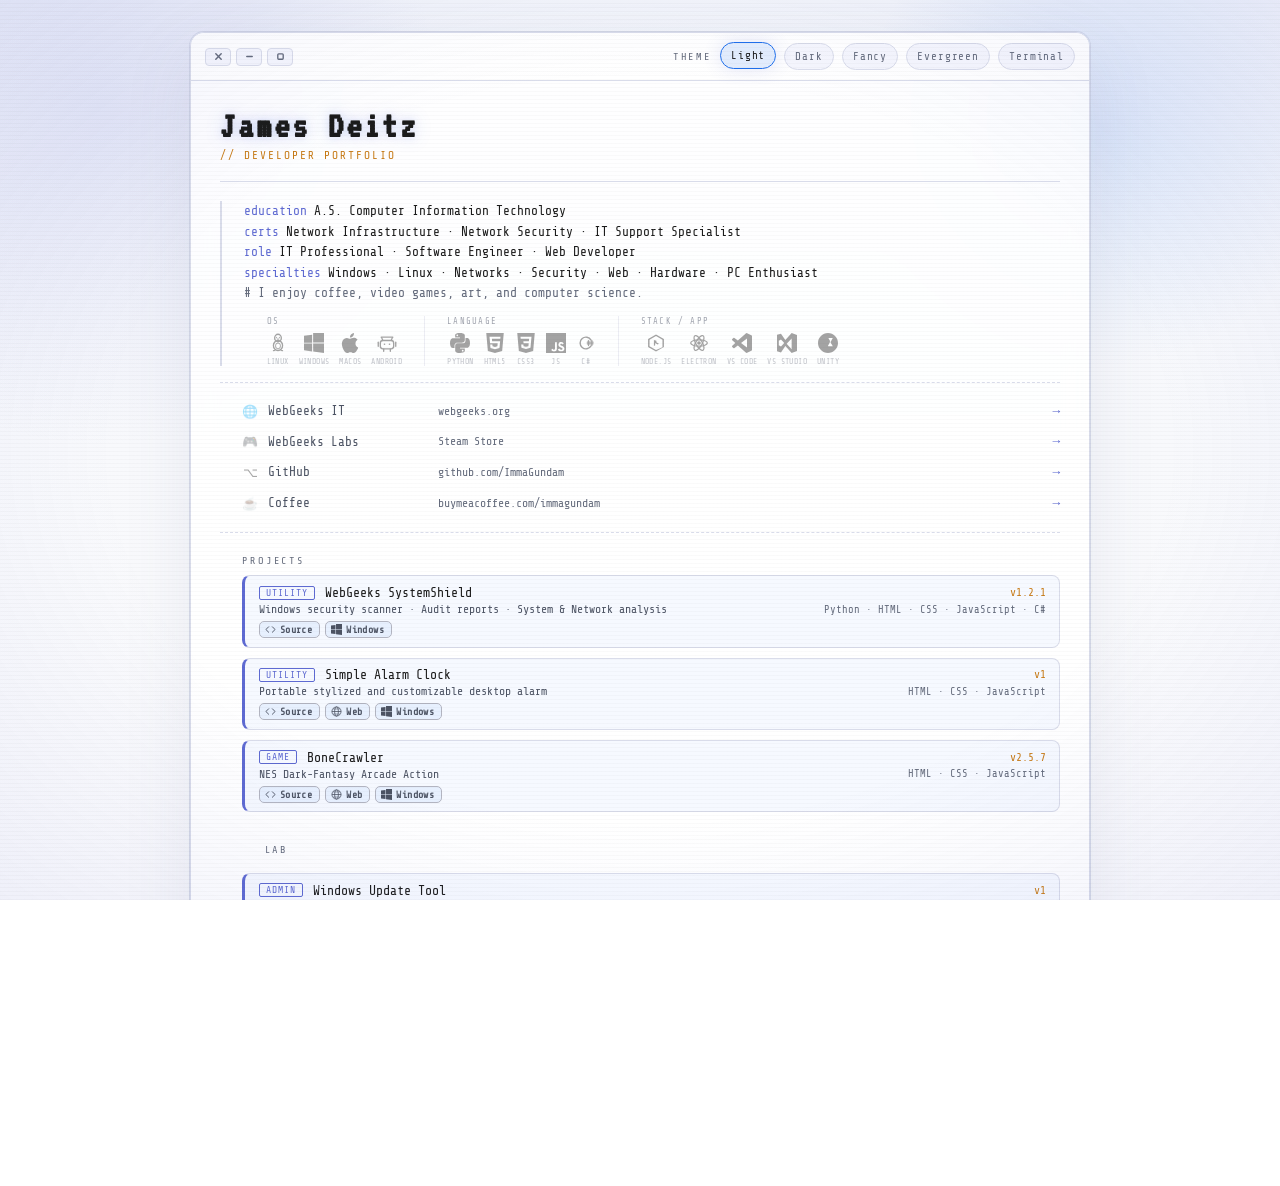
==== commit 0dde3990: "Add files via upload Portfolio page" ====
--- a/portfolio.html
+++ b/portfolio.html
@@ -7,13 +7,13 @@
   <link href="https://fonts.googleapis.com/css2?family=Share+Tech+Mono&family=VT323&display=swap" rel="stylesheet" />
   <style>
     :root {
-      --bg: #050505;
-      --bg-elevated: #0a0a0a;
-      --panel: #0d120d;
-      --panel-top: #0f1a0f;
+      --bg: #0a0f0a;
+      --bg-elevated: #0f160f;
+      --panel: #131a13;
+      --panel-top: #172017;
       --border: #1a2e1a;
       --text: #00cc35;
-      --text-dim: #00e03c;
+      --text-dim: #00f045;
       --text-soft: #8aab8a;
       --text-muted: #3a4a3a;
       --accent: #00e5ff;
@@ -59,7 +59,7 @@
       --theme-chip-shadow: 0 0 18px rgba(94,106,210,0.16);
     }
 
-    :root[data-theme="dracula"] {
+    :root[data-theme="fancy"] {
       --bg: #1f212b;
       --bg-elevated: #282a36;
       --panel: rgba(40,42,54,0.88);
@@ -111,7 +111,7 @@
       --theme-chip-shadow: 0 0 18px rgba(31,111,235,0.18);
     }
 
-    :root[data-theme="everforest"] {
+    :root[data-theme="evergreen"] {
       --bg: #242c31;
       --bg-elevated: #2d353b;
       --panel: rgba(45,53,59,0.90);
@@ -639,12 +639,12 @@
       gap: 4px;
       padding: 2px 7px 2px 5px;
       border-radius: 5px;
-      border: 1px solid var(--border);
-      background: color-mix(in srgb, var(--accent) 5%, transparent);
+      border: 1px solid color-mix(in srgb, var(--border) 80%, var(--text) 20%);
+      background: color-mix(in srgb, var(--accent) 7%, transparent);
       font-size: 0.62rem;
       font-weight: 600;
       letter-spacing: 0.04em;
-      color: var(--text-muted);
+      color: var(--text-soft);
       white-space: nowrap;
     }
     .rel-chip svg { width: 11px; height: 11px; flex-shrink: 0; }
@@ -657,6 +657,87 @@
       color: var(--text-muted);
       margin: 1.4rem 0 0.5rem 1.4rem;
     }
+
+    /* ── Trick chat bubbles ── */
+    .chat-stack {
+      position: fixed;
+      bottom: 28px;
+      right: 28px;
+      display: flex;
+      flex-direction: column-reverse;
+      gap: 8px;
+      align-items: flex-end;
+      z-index: 9999;
+      pointer-events: none;
+    }
+    .chat-bubble {
+      max-width: 260px;
+      width: max-content;
+      background: var(--panel-top);
+      border: 1px solid var(--border);
+      border-radius: 14px 14px 2px 14px;
+      padding: 10px 32px 10px 14px;
+      font-family: inherit;
+      font-size: 0.82rem;
+      box-shadow: 0 8px 32px rgba(0,0,0,0.35);
+      display: flex;
+      flex-direction: column;
+      gap: 6px;
+      position: relative;
+      opacity: 0;
+      transform: translateY(8px) scale(0.96);
+      transition: opacity 0.22s ease, transform 0.22s ease;
+      pointer-events: none;
+    }
+    .chat-bubble.visible {
+      opacity: 1;
+      transform: translateY(0) scale(1);
+      pointer-events: auto;
+    }
+    .chat-bubble-header {
+      display: flex;
+      align-items: center;
+      gap: 7px;
+      font-size: 0.66rem;
+      color: var(--text-muted);
+      letter-spacing: 0.06em;
+    }
+    .chat-bubble-avatar {
+      width: 20px;
+      height: 20px;
+      border-radius: 50%;
+      background: var(--border);
+      display: flex;
+      align-items: center;
+      justify-content: center;
+      font-size: 10px;
+      flex-shrink: 0;
+    }
+    .chat-bubble-text {
+      color: var(--text);
+      line-height: 1.45;
+    }
+    .bubble-link {
+      color: var(--accent);
+      text-decoration: none;
+      transition: opacity .15s;
+    }
+    .bubble-link:hover { opacity: 0.75; }
+    .chat-bubble-close {
+      position: absolute;
+      top: 7px;
+      right: 8px;
+      background: none;
+      border: none;
+      color: var(--text-muted);
+      font-size: 0.7rem;
+      cursor: pointer;
+      padding: 2px 4px;
+      line-height: 1;
+      opacity: 0.4;
+      transition: opacity .15s;
+    }
+    .chat-bubble-close:hover { opacity: 1; }
     @media (max-width: 700px) {
       .titlebar-label { order: 2; text-align: left; width: 100%; }
       .theme-picker { order: 3; margin-left: 0; width: 100%; }
@@ -703,6 +784,15 @@
     </symbol>
     <symbol id="t-js" viewBox="0 0 24 24">
       <path fill="currentColor" d="M0 0h24v24H0V0zm22.034 18.276c-.175-1.095-.888-2.015-3.003-2.873-.736-.345-1.554-.585-1.797-1.14-.091-.33-.105-.51-.046-.705.15-.646.915-.84 1.515-.66.39.12.75.42.976.9 1.034-.676 1.755-1.125 1.755-1.125-.27-.42-.404-.601-.586-.78-.63-.705-1.469-1.065-2.834-1.034l-.705.089c-.676.165-1.32.525-1.71 1.005-1.14 1.291-.811 3.541.569 4.471 1.365 1.02 3.361 1.244 3.616 2.205.24 1.17-.87 1.545-1.966 1.41-.811-.18-1.26-.586-1.755-1.336l-1.83 1.051c.21.48.45.689.81 1.109 1.74 1.756 6.09 1.666 6.871-1.004.029-.09.24-.705.074-1.65l.046.067zm-8.983-7.245h-2.248c0 1.938-.009 3.864-.009 5.805 0 1.232.063 2.363-.138 2.711-.33.689-1.18.601-1.566.48-.396-.196-.597-.466-.83-.855-.063-.105-.11-.196-.127-.196l-1.825 1.125c.305.63.75 1.172 1.324 1.517.855.51 2.004.675 3.207.405.783-.226 1.458-.691 1.811-1.411.51-.93.402-2.07.397-3.346.012-2.054 0-4.109 0-6.179l.004-.056z"/>
+    </symbol>
+    <symbol id="t-csharp" viewBox="0 0 24 24">
+      <!-- C# — stylised C with hash mark -->
+      <path fill="none" stroke="currentColor" stroke-width="1.7" stroke-linecap="round" stroke-linejoin="round"
+        d="M18 8.5A7 7 0 1 0 18 15.5"/>
+      <line x1="15" y1="9"  x2="15" y2="15" stroke="currentColor" stroke-width="1.5" stroke-linecap="round"/>
+      <line x1="19" y1="9"  x2="19" y2="15" stroke="currentColor" stroke-width="1.5" stroke-linecap="round"/>
+      <line x1="13.5" y1="11" x2="20.5" y2="11" stroke="currentColor" stroke-width="1.4" stroke-linecap="round"/>
+      <line x1="13.5" y1="13" x2="20.5" y2="13" stroke="currentColor" stroke-width="1.4" stroke-linecap="round"/>
     </symbol>
     <symbol id="t-powershell" viewBox="0 0 24 24">
       <rect x="2" y="3" width="20" height="18" rx="2.5" fill="none" stroke="currentColor" stroke-width="1.7"/>
@@ -785,8 +875,8 @@
         <span class="theme-label">Theme</span>
         <button class="theme-btn" data-theme="light" aria-pressed="true">Light</button>
         <button class="theme-btn" data-theme="github" aria-pressed="false">Dark</button>
-        <button class="theme-btn" data-theme="dracula" aria-pressed="false">Dracula</button>
-        <button class="theme-btn" data-theme="everforest" aria-pressed="false">Everforest</button>
+        <button class="theme-btn" data-theme="fancy" aria-pressed="false">Fancy</button>
+        <button class="theme-btn" data-theme="evergreen" aria-pressed="false">Evergreen</button>
         <button class="theme-btn" data-theme="terminal" aria-pressed="false">Terminal</button>
       </div>
     </div>
@@ -800,10 +890,10 @@
       </div>
 
       <div class="output-block boot-line">
-        <div class="output-line"><span class="key">education  </span>  <span class="val">A.A.S. Computer Information Technology</span></div>
+        <div class="output-line"><span class="key">education  </span>  <span class="val">A.S. Computer Information Technology</span></div>
         <div class="output-line"><span class="key">certs      </span>  <span class="val">Network Infrastructure · Network Security · IT Support Specialist</span></div>
-        <div class="output-line"><span class="key">role       </span>  <span class="val">IT Professional · Sysadmin · Developer</span></div>
-        <div class="output-line"><span class="key">specialties</span>  <span class="val">Windows · Networks · Security · Web</span></div>
+        <div class="output-line"><span class="key">role       </span>  <span class="val">IT Professional · Software Engineer · Web Developer</span></div>
+        <div class="output-line"><span class="key">specialties</span>  <span class="val">Windows · Linux · Networks · Security · Web · Hardware · PC Enthusiast</span></div>
         <div class="output-line"><span class="comment"># I enjoy coffee, video games, art, and computer science.</span></div>
         <div class="bio-stack">
           <div class="bio-stack-group">
@@ -823,7 +913,7 @@
               <div class="bio-stack-icon" title="HTML5"><svg><use href="#t-html"/></svg><span>HTML5</span></div>
               <div class="bio-stack-icon" title="CSS3"><svg><use href="#t-css"/></svg><span>CSS3</span></div>
               <div class="bio-stack-icon" title="JavaScript"><svg><use href="#t-js"/></svg><span>JS</span></div>
-              <div class="bio-stack-icon" title="PowerShell"><svg><use href="#t-powershell"/></svg><span>PowerShell</span></div>
+              <div class="bio-stack-icon" title="C#"><svg><use href="#t-csharp"/></svg><span>C#</span></div>
             </div>
           </div>
           <div class="bio-stack-divider"></div>
@@ -887,7 +977,7 @@
     </div>
     <div class="rel-row2">
       <span class="rel-desc">Windows security scanner · Audit reports · System &amp; Network analysis</span>
-      <span class="rel-date">Python · HTML · CSS · JavaScript · PowerShell</span>
+      <span class="rel-date">Python · HTML · CSS · JavaScript · C#</span>
     </div>
     <div class="rel-platforms">
       <span class="rel-chip"><svg><use href="#p-source"/></svg>Source</span><span class="rel-chip"><svg><use href="#p-windows"/></svg>Windows</span>
@@ -912,7 +1002,7 @@
   <a class="release-card" href="https://immagundam.github.io/BoneCrawler/" target="_blank">
     <div class="rel-row1">
       <span class="rel-badge gh">Game</span>
-      <span class="rel-name">Bone Crawler</span>
+      <span class="rel-name">BoneCrawler</span>
       <span class="rel-ver">v2.5.7</span>
     </div>
     <div class="rel-row2">
@@ -934,7 +1024,7 @@
     </div>
     <div class="rel-row2">
       <span class="rel-desc">Monitor Windows Update &amp; Defender Services</span>
-      <span class="rel-date">Python · HTML · CSS · PowerShell</span>
+      <span class="rel-date">Python · HTML · CSS · C#</span>
     </div>
     <div class="rel-platforms">
       <span class="rel-chip"><svg><use href="#p-source"/></svg>Source</span><span class="rel-chip"><svg><use href="#p-windows"/></svg>Windows</span>
@@ -958,10 +1048,10 @@
 
 
 
-  <a class="release-card" href="https://github.com/ImmaGundam" target="_blank">
+  <a class="release-card" href="https://github.com/ImmaGundam/Lab" target="_blank">
     <div class="rel-row1">
       <span class="rel-badge gh">Misc</span>
-      <span class="rel-name">The Lab</span>
+      <span class="rel-name">Laboratory</span>
       <span class="rel-ver">[ Drop Box ]</span>
     </div>
     <div class="rel-row2">
@@ -1024,20 +1114,21 @@
   setInterval(updateClock, 1000);
 
   // ── Window control buttons ──────────────────────────────────────────
+  let bubbleIndex = 0;
+
   function winClose() {
-    // Try native close; if blocked (not opened by JS), fade out the window
-    const closed = window.close();
-    if (window && !window.closed) {
-      const win = document.querySelector('.window');
-      win.style.transition = 'opacity 0.25s ease, transform 0.25s ease';
-      win.style.opacity    = '0';
-      win.style.transform  = 'scale(0.96)';
-      setTimeout(() => {
-        win.style.display = 'none';
-        document.body.style.background = 'var(--bg)';
-      }, 260);
-    }
+    window.blur();
+    // Dismiss any currently visible bubble
+    [0, 1, 2].forEach(i => document.getElementById('bubble-' + i).classList.remove('visible'));
+    // Show next one in sequence
+    document.getElementById('bubble-' + bubbleIndex).classList.add('visible');
+    bubbleIndex = (bubbleIndex + 1) % 3;
   }
+
+  function dismissBubble(i) {
+    document.getElementById('bubble-' + i).classList.remove('visible');
+  }
+
 
   function winMinimize() {
     // Collapse the window body to just the titlebar (simulate minimize)
@@ -1086,5 +1177,23 @@
   });
 
 </script>
+
+<div class="chat-stack">
+  <div class="chat-bubble" id="bubble-0">
+    <button class="chat-bubble-close" onclick="dismissBubble(0)">✕</button>
+    <div class="chat-bubble-header"><div class="chat-bubble-avatar">JD</div><span>James Deitz</span></div>
+    <div class="chat-bubble-text">Don't go! Play my game!<br><a href="https://bonecrawler.com" target="_blank" class="bubble-link">BoneCrawler.com</a></div>
+  </div>
+  <div class="chat-bubble" id="bubble-1">
+    <button class="chat-bubble-close" onclick="dismissBubble(1)">✕</button>
+    <div class="chat-bubble-header"><div class="chat-bubble-avatar">JD</div><span>James Deitz</span></div>
+    <div class="chat-bubble-text">Did you check out <a href="https://systemshield.net" target="_blank" class="bubble-link">SystemShield.net</a>?</div>
+  </div>
+  <div class="chat-bubble" id="bubble-2">
+    <button class="chat-bubble-close" onclick="dismissBubble(2)">✕</button>
+    <div class="chat-bubble-header"><div class="chat-bubble-avatar">JD</div><span>James Deitz</span></div>
+    <div class="chat-bubble-text">Free alarm clock for the world!<br><a href="https://simplealarmclock.com" target="_blank" class="bubble-link">SimpleAlarmClock.com</a></div>
+  </div>
+</div>
 </body>
 </html>
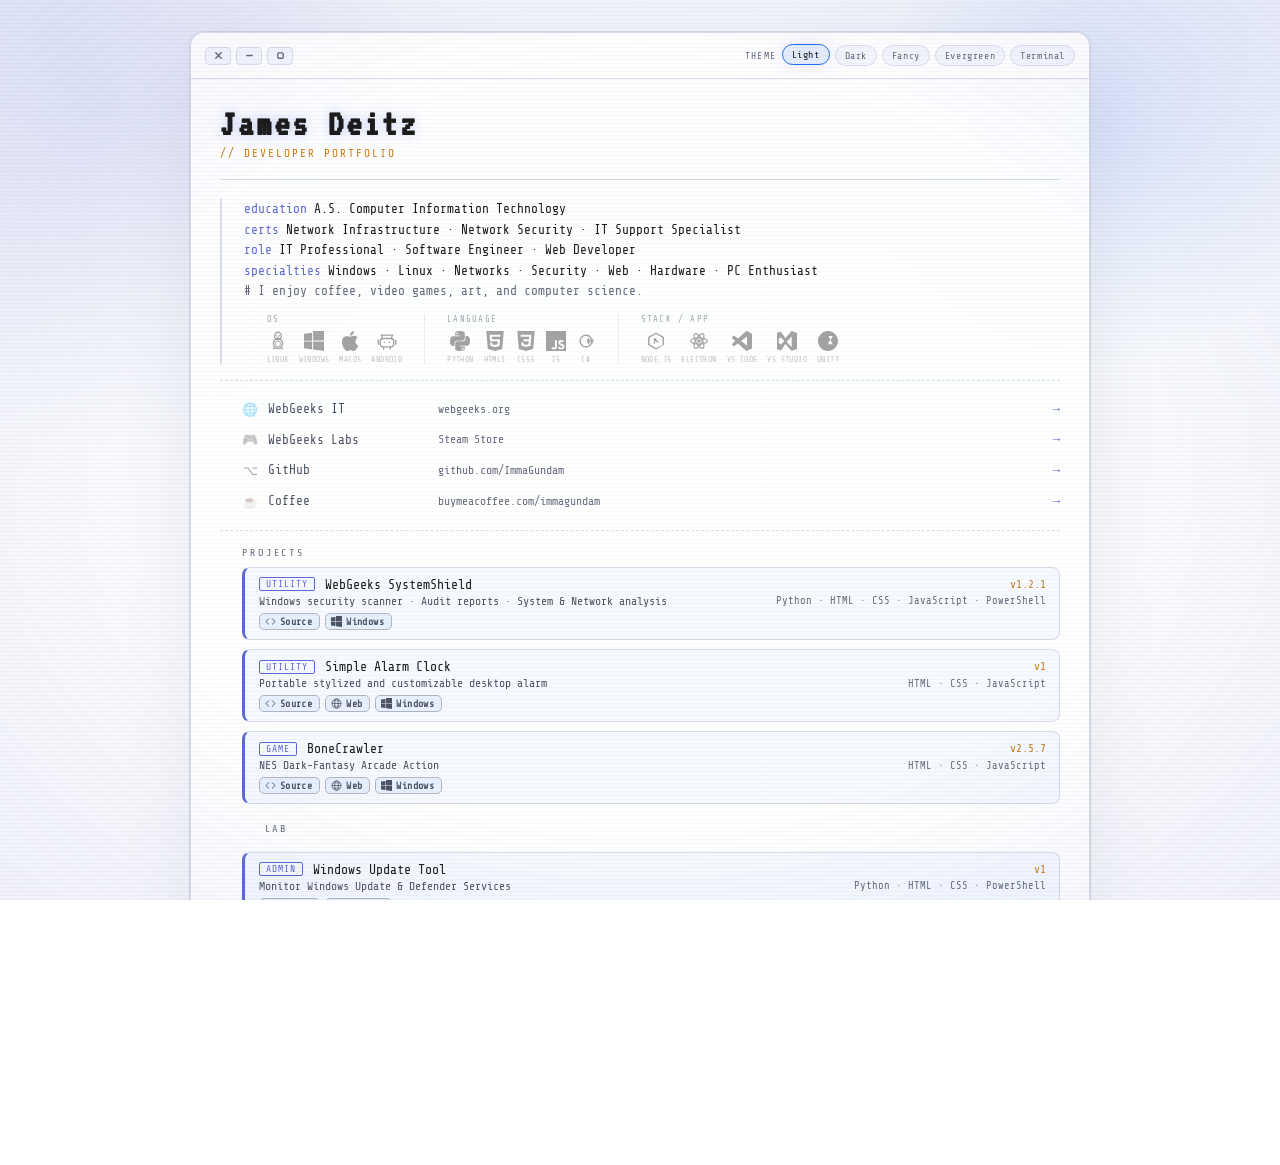
==== commit 093481a8: "Add files via upload" ====
--- a/portfolio.html
+++ b/portfolio.html
@@ -195,6 +195,7 @@
     .window {
       width: 100%;
       max-width: 900px;
+      overflow-x: hidden;
       background: var(--panel);
       border: 1px solid var(--border);
       box-shadow: var(--window-shadow);
@@ -233,7 +234,7 @@
     .dot svg { width: 9px; height: 9px; }
 
     .titlebar-label {
-      flex: 1 1 200px;
+      flex: 0 1 auto;
       text-align: center;
       font-size: 0.72rem;
       color: var(--text-muted);
@@ -247,16 +248,24 @@
     .theme-picker {
       display: flex;
       align-items: center;
-      gap: 8px;
-      flex-wrap: wrap;
+      gap: 5px;
+      flex-wrap: nowrap;
       margin-left: auto;
-    }
+      min-width: 0;
+      overflow-x: clip;
+      padding: 2px 0;
+      scrollbar-width: none;
+      -ms-overflow-style: none;
+    }
+    .theme-picker::-webkit-scrollbar { display: none; }
 
     .theme-label {
-      font-size: 0.64rem;
-      letter-spacing: 0.18em;
+      font-size: 0.60rem;
+      letter-spacing: 0.14em;
       text-transform: uppercase;
       color: var(--text-muted);
+      white-space: nowrap;
+      flex-shrink: 0;
     }
 
     .theme-btn {
@@ -265,11 +274,13 @@
       background: var(--theme-chip-bg);
       color: var(--text-muted);
       font: inherit;
-      font-size: 0.68rem;
-      letter-spacing: 0.08em;
+      font-size: 0.62rem;
+      letter-spacing: 0.06em;
       border-radius: 999px;
-      padding: 6px 10px;
+      padding: 4px 9px;
       cursor: pointer;
+      white-space: nowrap;
+      flex-shrink: 0;
       transition: border-color 160ms ease, color 160ms ease, transform 160ms ease, box-shadow 160ms ease, background 160ms ease;
     }
 
@@ -603,6 +614,7 @@
       background: var(--border);
       opacity: 0.5;
       margin: 0 2px;
+      flex-shrink: 0;
     }
     .bio-stack-icon {
       display: flex;
@@ -655,7 +667,7 @@
       letter-spacing: 0.18em;
       text-transform: uppercase;
       color: var(--text-muted);
-      margin: 1.4rem 0 0.5rem 1.4rem;
+      margin: 0.6rem 0 0.5rem 1.4rem;
     }
 
     /* ── Trick chat bubbles ── */
@@ -740,16 +752,35 @@
     .chat-bubble-close:hover { opacity: 1; }
     @media (max-width: 700px) {
       .titlebar-label { order: 2; text-align: left; width: 100%; }
-      .theme-picker { order: 3; margin-left: 0; width: 100%; }
+      .theme-picker { order: 3; margin-left: 0; max-width: 100%; }
     }
 
     @media (max-width: 500px) {
-      .term-body { padding: 1rem 1rem 1.5rem; }
-      .logo-row { align-items: flex-start; }
-      .logo-text h1 { font-size: 1.8rem; }
-      .link-url { display: none; }
-      .link-label { min-width: unset; }
-      .statusbar { justify-content: flex-start; }
+      .term-body          { padding: 0.8rem 0.9rem 1.2rem; }
+      .logo-row           { align-items: flex-start; }
+      .logo-text h1       { font-size: 1.8rem; }
+      .link-url           { display: none; }
+      .link-label         { min-width: unset; }
+      .statusbar          { justify-content: flex-start; }
+      /* Remove all left indents that cause rightward shift */
+      .output-block       { padding-left: 0.6rem; }
+      .releases-grid      { margin-left: 0.4rem; }
+      .section-label      { margin-left: 0.4rem; }
+      .bio-stack          { margin-left: 0.4rem; }
+      /* Prevent rel-row1 from overflowing */
+      .rel-row1           { flex-wrap: wrap; gap: 6px 8px; }
+      .rel-name           { font-size: 0.78rem; flex: 1 1 100%; }
+      .rel-ver            { font-size: 0.65rem; }
+      .rel-desc           { font-size: 0.68rem; }
+      .rel-date           { font-size: 0.60rem; }
+      /* Bio stack wraps cleanly */
+      .bio-stack          { gap: 10px 12px; }
+      .bio-stack-divider  {
+        width: 100%;
+        height: 1px;
+        align-self: auto;
+        margin: 2px 0;
+      }
     }
   </style>
 </head>
@@ -977,7 +1008,7 @@
     </div>
     <div class="rel-row2">
       <span class="rel-desc">Windows security scanner · Audit reports · System &amp; Network analysis</span>
-      <span class="rel-date">Python · HTML · CSS · JavaScript · C#</span>
+      <span class="rel-date">Python · HTML · CSS · JavaScript · PowerShell</span>
     </div>
     <div class="rel-platforms">
       <span class="rel-chip"><svg><use href="#p-source"/></svg>Source</span><span class="rel-chip"><svg><use href="#p-windows"/></svg>Windows</span>
@@ -1024,7 +1055,7 @@
     </div>
     <div class="rel-row2">
       <span class="rel-desc">Monitor Windows Update &amp; Defender Services</span>
-      <span class="rel-date">Python · HTML · CSS · C#</span>
+      <span class="rel-date">Python · HTML · CSS · PowerShell</span>
     </div>
     <div class="rel-platforms">
       <span class="rel-chip"><svg><use href="#p-source"/></svg>Source</span><span class="rel-chip"><svg><use href="#p-windows"/></svg>Windows</span>
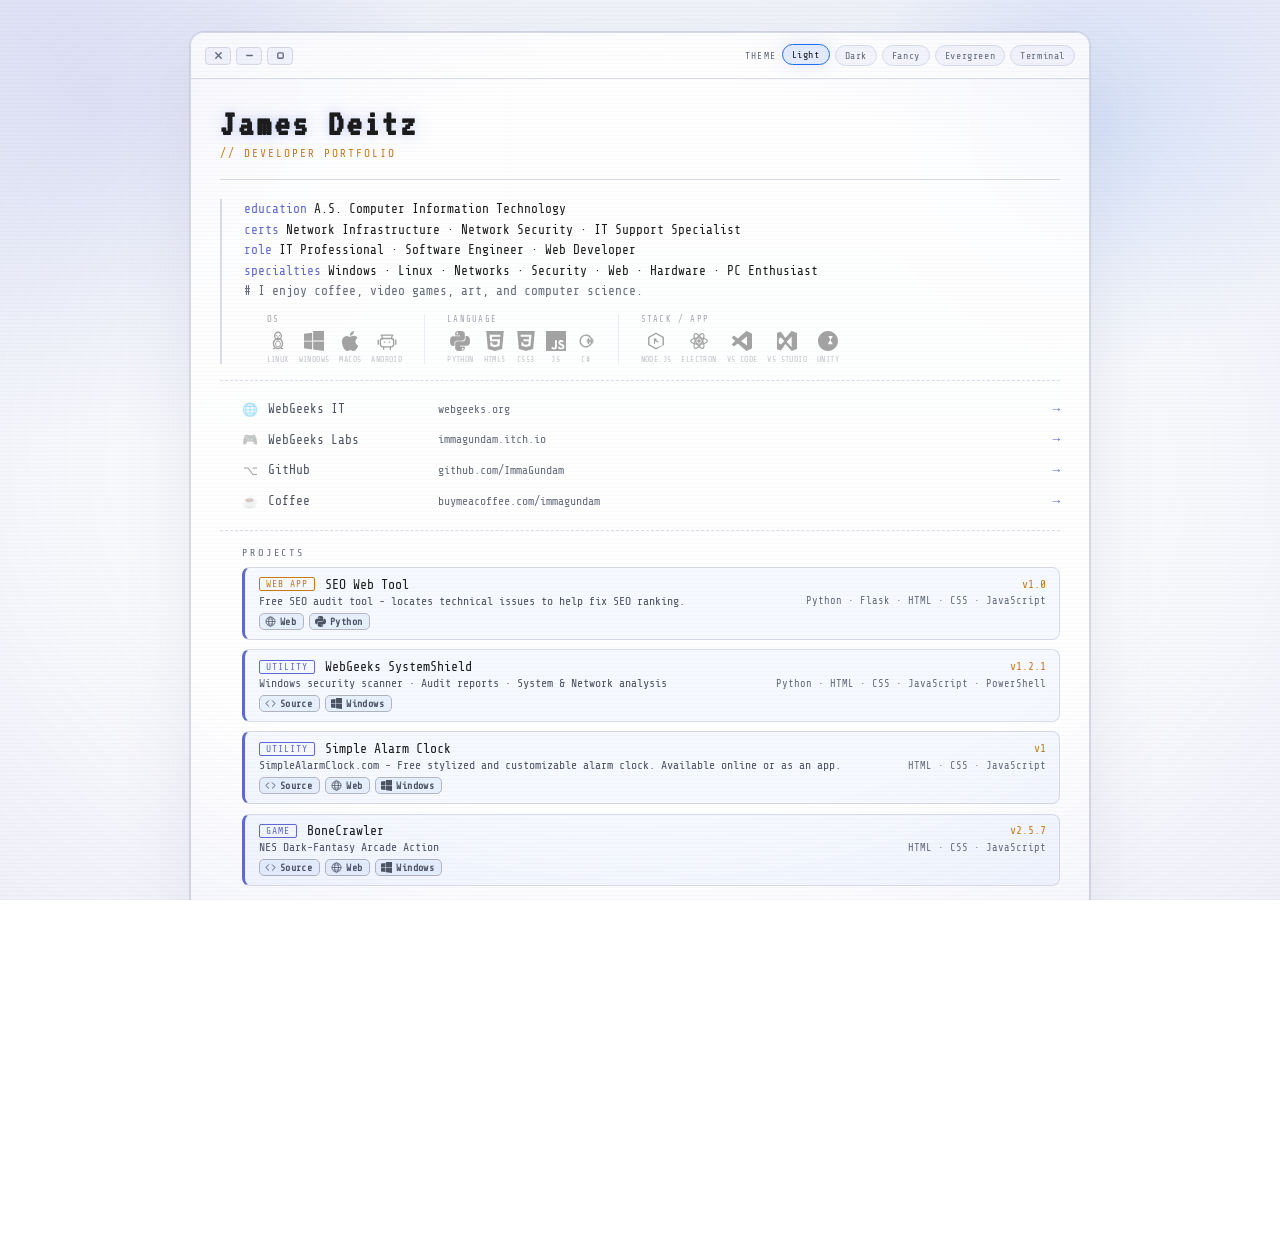
==== commit 0f8101c4: "Add files via upload" ====
--- a/portfolio.html
+++ b/portfolio.html
@@ -971,10 +971,10 @@
           <span class="link-arrow">→</span>
         </a>
 
-        <a class="link-item" href="https://store.steampowered.com/search/?publisher=WebGeeks%20Labs" target="_blank" rel="noopener">
+        <a class="link-item" href="https://immagundam.itch.io/" target="_blank" rel="noopener">
           <span class="link-icon">🎮</span>
           <span class="link-label">WebGeeks Labs</span>
-          <span class="link-url">Steam Store</span>
+          <span class="link-url">immagundam.itch.io</span>
           <span class="link-arrow">→</span>
         </a>
 
@@ -1000,6 +1000,21 @@
       <div class="section-label">Projects</div>
             <div class="releases-grid boot-line">
 
+  <a class="release-card" href="https://systemshield.net/seo-tool/" target="_blank">
+    <div class="rel-row1">
+      <span class="rel-badge ext">Web App</span>
+      <span class="rel-name">SEO Web Tool</span>
+      <span class="rel-ver">v1.0</span>
+    </div>
+    <div class="rel-row2">
+      <span class="rel-desc">Free SEO audit tool - locates technical issues to help fix SEO ranking.</span>
+      <span class="rel-date">Python · Flask · HTML · CSS · JavaScript</span>
+    </div>
+    <div class="rel-platforms">
+      <span class="rel-chip"><svg><use href="#p-web"/></svg>Web</span><span class="rel-chip"><svg><use href="#t-python"/></svg>Python</span>
+    </div>
+  </a>
+
   <a class="release-card" href="https://github.com/ImmaGundam/WebGeeks-SystemShield/releases" target="_blank">
     <div class="rel-row1">
       <span class="rel-badge gh">Utility</span>
@@ -1022,7 +1037,7 @@
       <span class="rel-ver">v1</span>
     </div>
     <div class="rel-row2">
-      <span class="rel-desc">Portable stylized and customizable desktop alarm</span>
+      <span class="rel-desc">SimpleAlarmClock.com - Free stylized and customizable alarm clock. Available online or as an app.</span>
       <span class="rel-date">HTML · CSS · JavaScript</span>
     </div>
     <div class="rel-platforms">
@@ -1097,8 +1112,8 @@
     </div><!-- /term-body -->
 
     <div class="statusbar">
-      <a href="https://jamesdeitz.dev" class="statusbar-link" target="_blank">jamesdeitz.dev</a>
-      <span class="statusbar-copy">© James Deitz <a href="mailto:james@webgeeks.org" class="statusbar-email" title="james@webgeeks.org">
+      <a href="https://webgeeks.org" class="statusbar-link" target="_blank">webgeeks.org</a>
+      <span class="statusbar-copy">© James Deitz <a href="mailto:immagundam@outlook.com" class="statusbar-email" title="immagundam@outlook.com">
         <svg viewBox="0 0 24 24" fill="none" stroke="currentColor" stroke-width="1.6" stroke-linecap="round" stroke-linejoin="round" style="width:13px;height:13px;">
           <rect x="2" y="4" width="20" height="16" rx="2"/><polyline points="2,4 12,13 22,4"/>
         </svg>
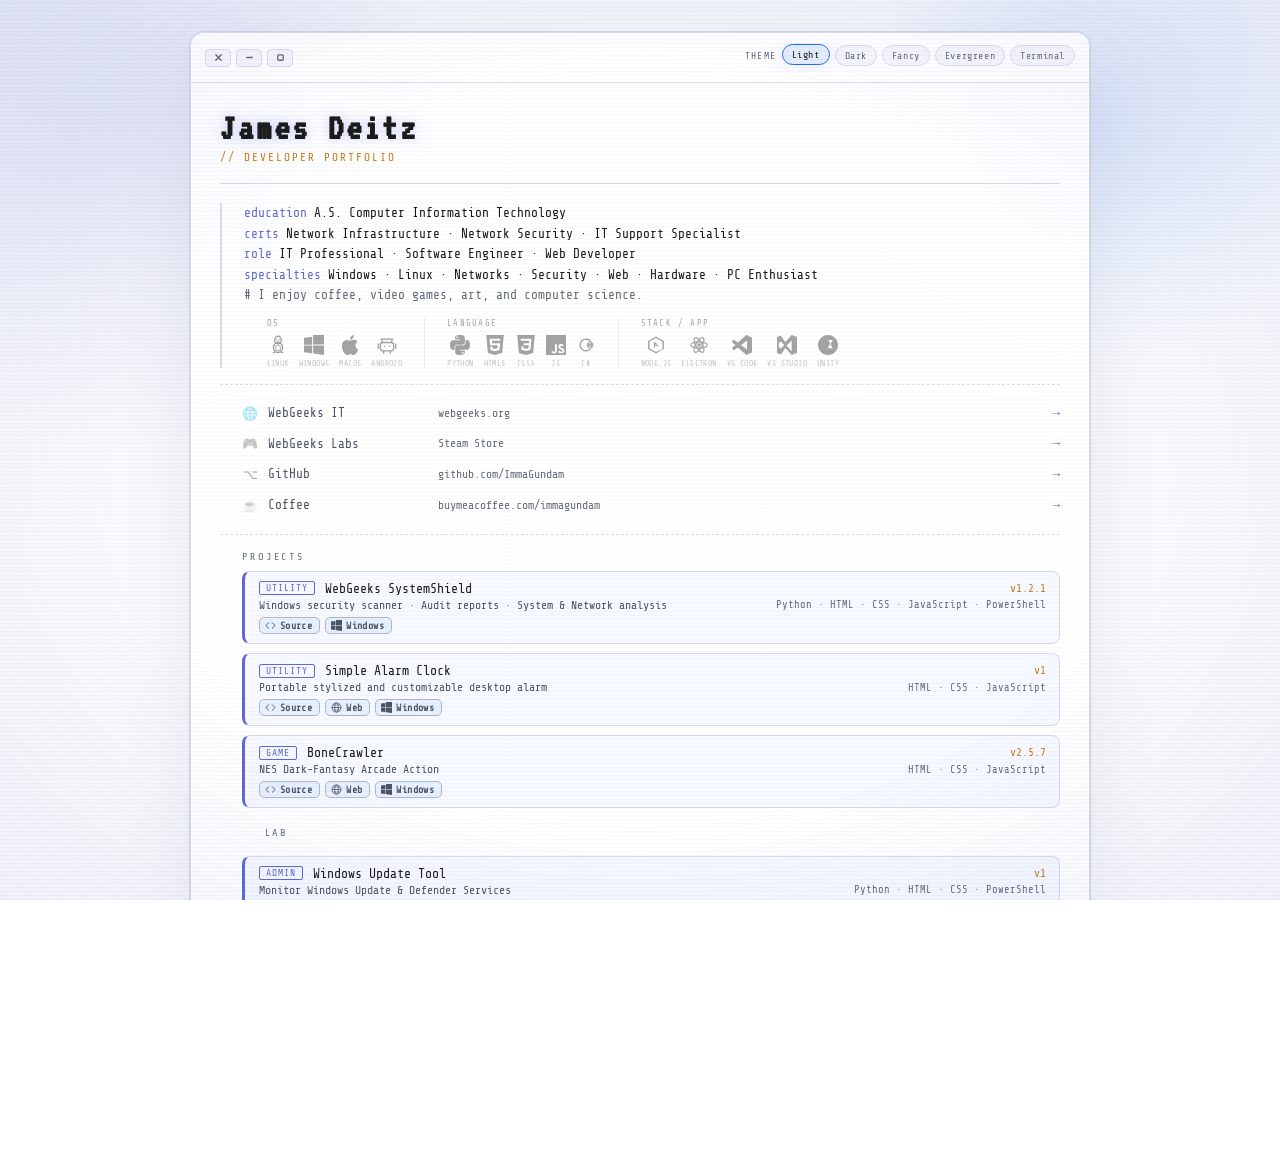
==== commit b2d9cd27: "Add files via upload" ====
--- a/portfolio.html
+++ b/portfolio.html
@@ -252,12 +252,18 @@
       flex-wrap: nowrap;
       margin-left: auto;
       min-width: 0;
-      overflow-x: clip;
-      padding: 2px 0;
-      scrollbar-width: none;
-      -ms-overflow-style: none;
-    }
-    .theme-picker::-webkit-scrollbar { display: none; }
+      max-width: 100%;
+      overflow-x: auto;
+      overflow-y: hidden;
+      padding: 2px 0 6px;
+      scrollbar-width: thin;
+      -webkit-overflow-scrolling: touch;
+    }
+    .theme-picker::-webkit-scrollbar { height: 5px; }
+    .theme-picker::-webkit-scrollbar-thumb {
+      background: color-mix(in srgb, var(--accent) 35%, transparent);
+      border-radius: 999px;
+    }
 
     .theme-label {
       font-size: 0.60rem;
@@ -751,8 +757,41 @@
     }
     .chat-bubble-close:hover { opacity: 1; }
     @media (max-width: 700px) {
-      .titlebar-label { order: 2; text-align: left; width: 100%; }
-      .theme-picker { order: 3; margin-left: 0; max-width: 100%; }
+      .titlebar { align-items: flex-start; }
+
+      .titlebar-label {
+        order: 2;
+        text-align: left;
+        width: 100%;
+      }
+
+      .theme-picker {
+        order: 3;
+        width: 100%;
+        margin-left: 0;
+        max-width: 100%;
+        overflow-x: auto;
+        padding-bottom: 7px;
+      }
+
+      .theme-label {
+        position: sticky;
+        left: 0;
+        z-index: 1;
+        background: var(--panel-top);
+        padding-right: 6px;
+      }
+    }
+
+    @media (max-width: 420px) {
+      .theme-btn {
+        font-size: 0.58rem;
+        padding: 4px 7px;
+      }
+
+      .theme-label {
+        font-size: 0.56rem;
+      }
     }
 
     @media (max-width: 500px) {
@@ -971,10 +1010,10 @@
           <span class="link-arrow">→</span>
         </a>
 
-        <a class="link-item" href="https://immagundam.itch.io/" target="_blank" rel="noopener">
+        <a class="link-item" href="https://store.steampowered.com/search/?publisher=WebGeeks%20Labs" target="_blank" rel="noopener">
           <span class="link-icon">🎮</span>
           <span class="link-label">WebGeeks Labs</span>
-          <span class="link-url">immagundam.itch.io</span>
+          <span class="link-url">Steam Store</span>
           <span class="link-arrow">→</span>
         </a>
 
@@ -1000,21 +1039,6 @@
       <div class="section-label">Projects</div>
             <div class="releases-grid boot-line">
 
-  <a class="release-card" href="https://systemshield.net/seo-tool/" target="_blank">
-    <div class="rel-row1">
-      <span class="rel-badge ext">Web App</span>
-      <span class="rel-name">SEO Web Tool</span>
-      <span class="rel-ver">v1.0</span>
-    </div>
-    <div class="rel-row2">
-      <span class="rel-desc">Free SEO audit tool - locates technical issues to help fix SEO ranking.</span>
-      <span class="rel-date">Python · Flask · HTML · CSS · JavaScript</span>
-    </div>
-    <div class="rel-platforms">
-      <span class="rel-chip"><svg><use href="#p-web"/></svg>Web</span><span class="rel-chip"><svg><use href="#t-python"/></svg>Python</span>
-    </div>
-  </a>
-
   <a class="release-card" href="https://github.com/ImmaGundam/WebGeeks-SystemShield/releases" target="_blank">
     <div class="rel-row1">
       <span class="rel-badge gh">Utility</span>
@@ -1037,7 +1061,7 @@
       <span class="rel-ver">v1</span>
     </div>
     <div class="rel-row2">
-      <span class="rel-desc">SimpleAlarmClock.com - Free stylized and customizable alarm clock. Available online or as an app.</span>
+      <span class="rel-desc">Portable stylized and customizable desktop alarm</span>
       <span class="rel-date">HTML · CSS · JavaScript</span>
     </div>
     <div class="rel-platforms">
@@ -1242,4 +1266,4 @@
   </div>
 </div>
 </body>
-</html>
+</html>
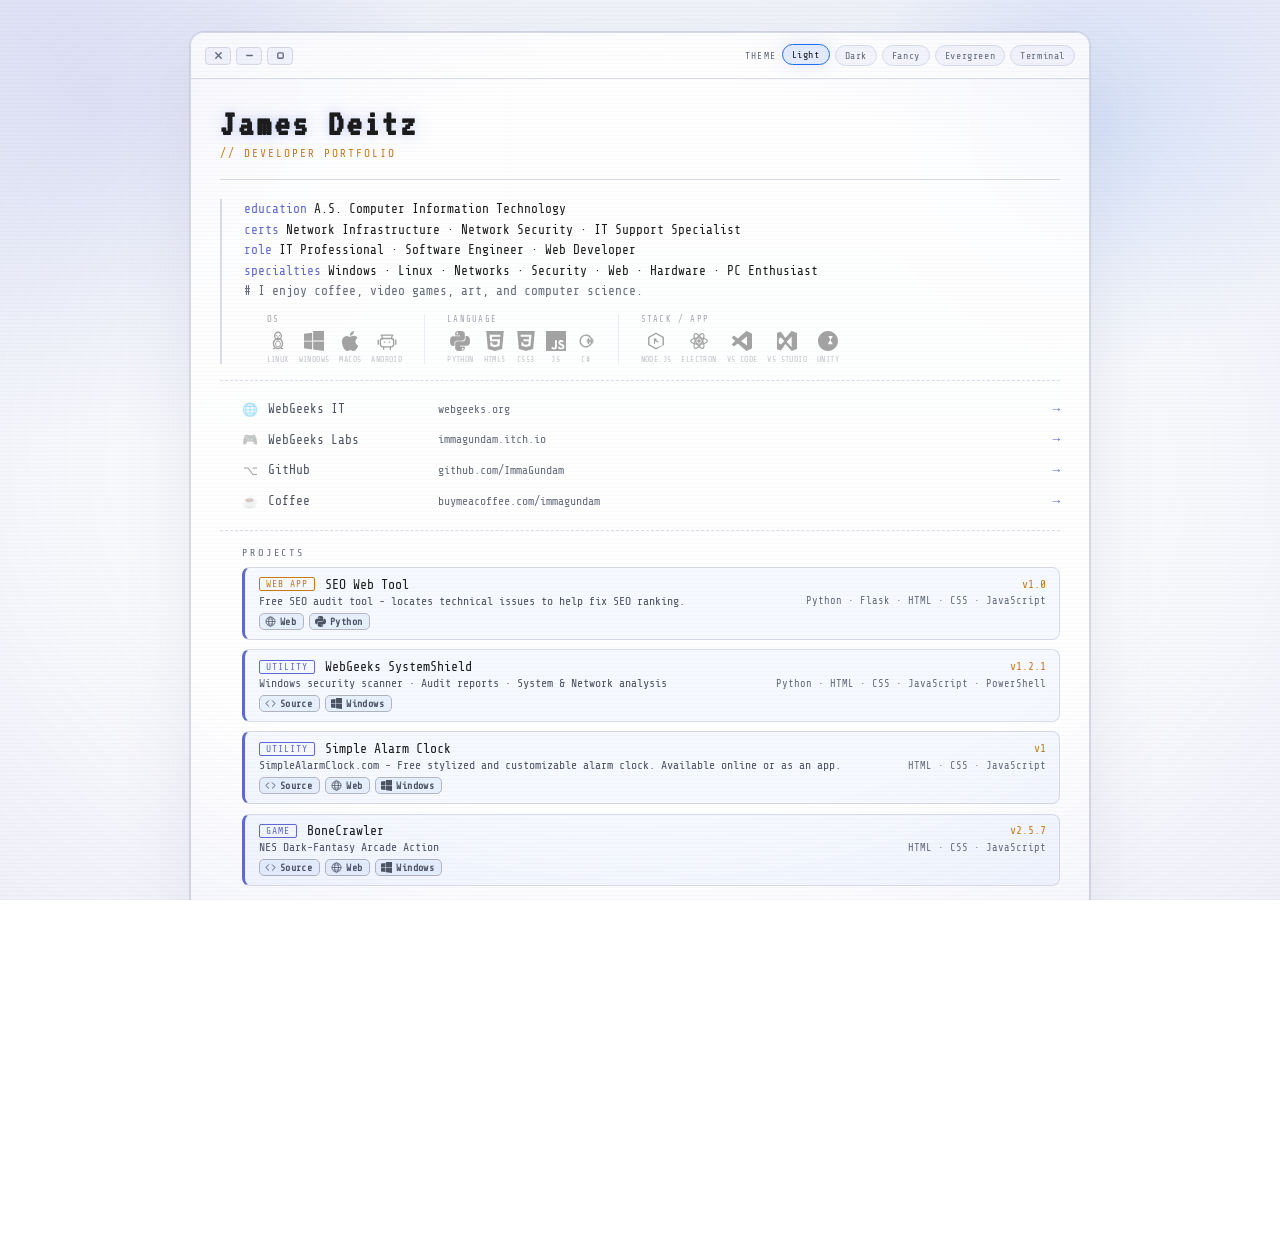
==== commit f082f182: "Added SEO Tool to portfoilo Mirrored at https://systemshield.net/portfolio.html" ====
--- a/portfolio.html
+++ b/portfolio.html
@@ -252,18 +252,12 @@
       flex-wrap: nowrap;
       margin-left: auto;
       min-width: 0;
-      max-width: 100%;
-      overflow-x: auto;
-      overflow-y: hidden;
-      padding: 2px 0 6px;
-      scrollbar-width: thin;
-      -webkit-overflow-scrolling: touch;
-    }
-    .theme-picker::-webkit-scrollbar { height: 5px; }
-    .theme-picker::-webkit-scrollbar-thumb {
-      background: color-mix(in srgb, var(--accent) 35%, transparent);
-      border-radius: 999px;
-    }
+      overflow-x: clip;
+      padding: 2px 0;
+      scrollbar-width: none;
+      -ms-overflow-style: none;
+    }
+    .theme-picker::-webkit-scrollbar { display: none; }
 
     .theme-label {
       font-size: 0.60rem;
@@ -757,41 +751,8 @@
     }
     .chat-bubble-close:hover { opacity: 1; }
     @media (max-width: 700px) {
-      .titlebar { align-items: flex-start; }
-
-      .titlebar-label {
-        order: 2;
-        text-align: left;
-        width: 100%;
-      }
-
-      .theme-picker {
-        order: 3;
-        width: 100%;
-        margin-left: 0;
-        max-width: 100%;
-        overflow-x: auto;
-        padding-bottom: 7px;
-      }
-
-      .theme-label {
-        position: sticky;
-        left: 0;
-        z-index: 1;
-        background: var(--panel-top);
-        padding-right: 6px;
-      }
-    }
-
-    @media (max-width: 420px) {
-      .theme-btn {
-        font-size: 0.58rem;
-        padding: 4px 7px;
-      }
-
-      .theme-label {
-        font-size: 0.56rem;
-      }
+      .titlebar-label { order: 2; text-align: left; width: 100%; }
+      .theme-picker { order: 3; margin-left: 0; max-width: 100%; }
     }
 
     @media (max-width: 500px) {
@@ -1010,10 +971,10 @@
           <span class="link-arrow">→</span>
         </a>
 
-        <a class="link-item" href="https://store.steampowered.com/search/?publisher=WebGeeks%20Labs" target="_blank" rel="noopener">
+        <a class="link-item" href="https://immagundam.itch.io/" target="_blank" rel="noopener">
           <span class="link-icon">🎮</span>
           <span class="link-label">WebGeeks Labs</span>
-          <span class="link-url">Steam Store</span>
+          <span class="link-url">immagundam.itch.io</span>
           <span class="link-arrow">→</span>
         </a>
 
@@ -1039,6 +1000,21 @@
       <div class="section-label">Projects</div>
             <div class="releases-grid boot-line">
 
+  <a class="release-card" href="https://systemshield.net/seo-tool/" target="_blank">
+    <div class="rel-row1">
+      <span class="rel-badge ext">Web App</span>
+      <span class="rel-name">SEO Web Tool</span>
+      <span class="rel-ver">v1.0</span>
+    </div>
+    <div class="rel-row2">
+      <span class="rel-desc">Free SEO audit tool - locates technical issues to help fix SEO ranking.</span>
+      <span class="rel-date">Python · Flask · HTML · CSS · JavaScript</span>
+    </div>
+    <div class="rel-platforms">
+      <span class="rel-chip"><svg><use href="#p-web"/></svg>Web</span><span class="rel-chip"><svg><use href="#t-python"/></svg>Python</span>
+    </div>
+  </a>
+
   <a class="release-card" href="https://github.com/ImmaGundam/WebGeeks-SystemShield/releases" target="_blank">
     <div class="rel-row1">
       <span class="rel-badge gh">Utility</span>
@@ -1061,7 +1037,7 @@
       <span class="rel-ver">v1</span>
     </div>
     <div class="rel-row2">
-      <span class="rel-desc">Portable stylized and customizable desktop alarm</span>
+      <span class="rel-desc">SimpleAlarmClock.com - Free stylized and customizable alarm clock. Available online or as an app.</span>
       <span class="rel-date">HTML · CSS · JavaScript</span>
     </div>
     <div class="rel-platforms">
@@ -1266,4 +1242,4 @@
   </div>
 </div>
 </body>
-</html>+</html>
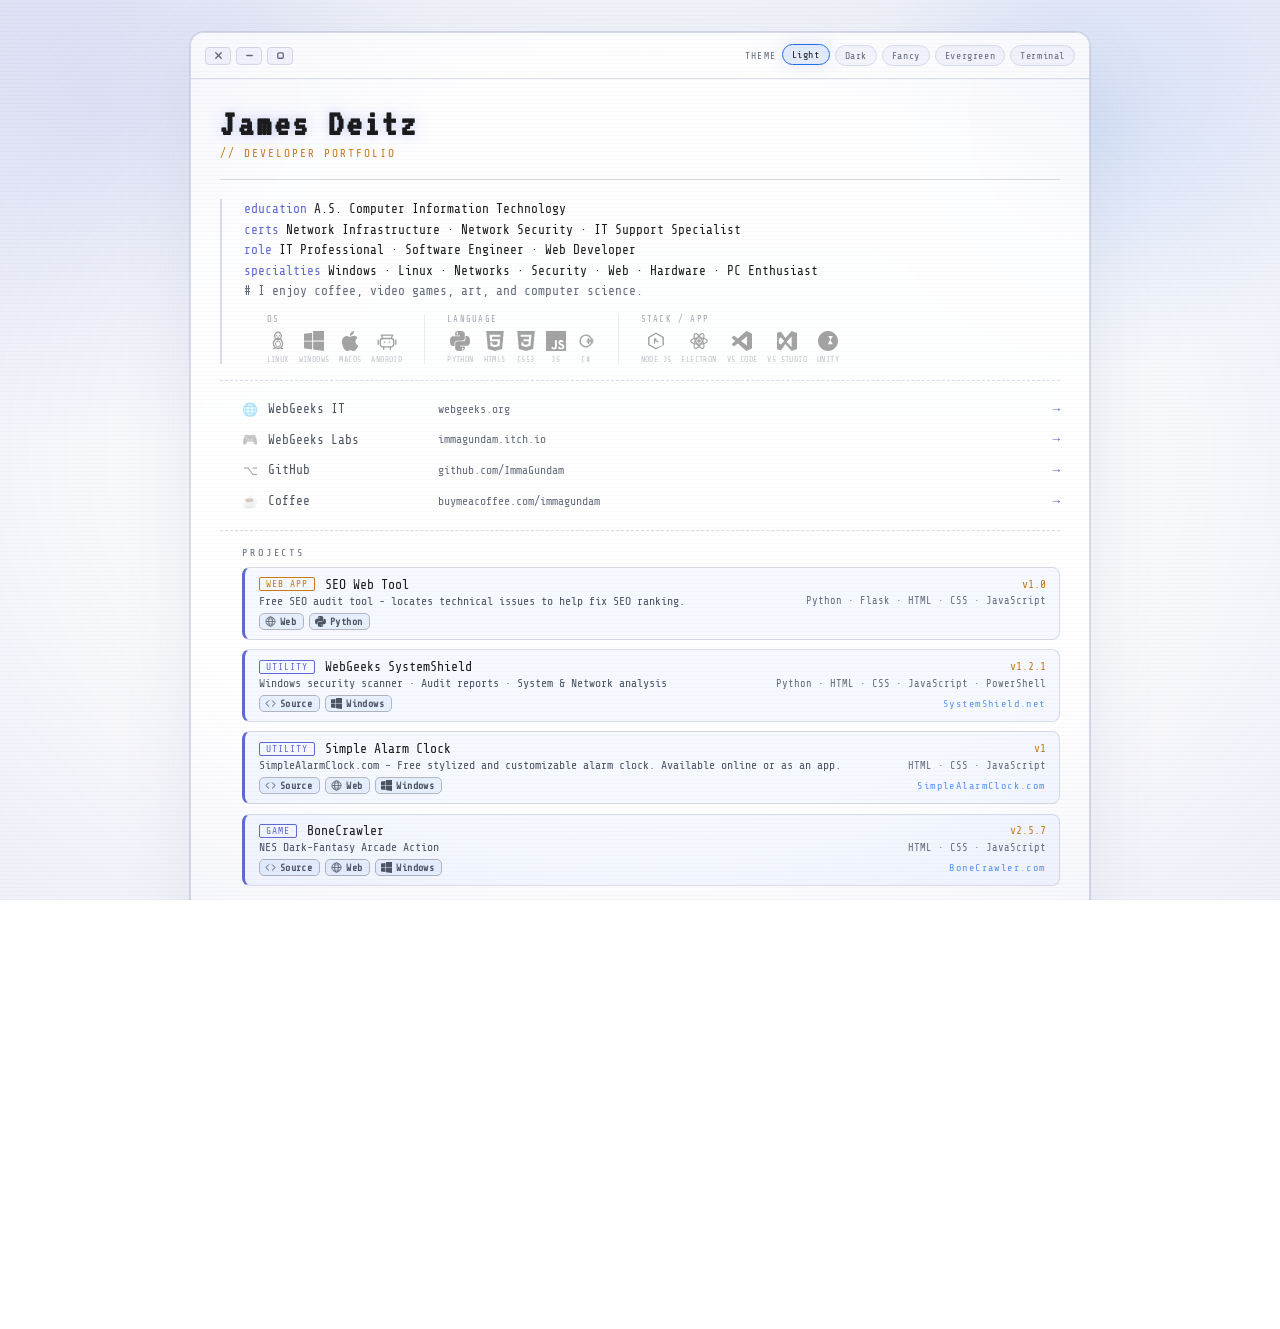
==== commit 13753ddf: "Added PythOS to portfolio CSS Adjustments on Terminal theme" ====
--- a/portfolio.html
+++ b/portfolio.html
@@ -1,21 +1,23 @@
 <!DOCTYPE html>
-<html lang="en">
-<head>
-  <meta charset="UTF-8" />
-  <meta name="viewport" content="width=device-width, initial-scale=1.0" />
+<html lang="en" data-theme="light"><head>
+<meta http-equiv="content-type" content="text/html; charset=UTF-8">
+  <meta charset="UTF-8">
+  <meta name="viewport" content="width=device-width, initial-scale=1.0">
   <title>James Deitz</title>
-  <link href="https://fonts.googleapis.com/css2?family=Share+Tech+Mono&family=VT323&display=swap" rel="stylesheet" />
+  <link rel="preconnect" href="https://fonts.googleapis.com">
+  <link rel="preconnect" href="https://fonts.gstatic.com" crossorigin>
+  <link href="https://fonts.googleapis.com/css2?family=Share+Tech+Mono&family=VT323&display=swap" rel="stylesheet">
   <style>
     :root {
       --bg: #0a0f0a;
       --bg-elevated: #0f160f;
       --panel: #131a13;
       --panel-top: #172017;
-      --border: #1a2e1a;
+      --border: #244224;
       --text: #00cc35;
       --text-dim: #00f045;
-      --text-soft: #8aab8a;
-      --text-muted: #3a4a3a;
+      --text-soft: #a7caa7;
+      --text-muted: #718871;
       --accent: #00e5ff;
       --accent-2: #ffb000;
       --danger: #ff3131;
@@ -146,7 +148,7 @@
         radial-gradient(circle at 86% 14%, color-mix(in srgb, var(--accent) 12%, transparent), transparent 18%),
         linear-gradient(180deg, var(--bg-elevated), var(--bg));
       color: var(--text);
-      font-family: 'Share Tech Mono', monospace;
+      font-family: 'Share Tech Mono', Consolas, 'Lucida Console', 'Courier New', monospace;
       overflow-x: hidden;
     }
 
@@ -316,7 +318,7 @@
     }
 
     .logo-text h1 {
-      font-family: 'VT323', monospace;
+      font-family: 'VT323', 'Share Tech Mono', Consolas, 'Lucida Console', 'Courier New', monospace;
       font-size: 2.4rem;
       color: var(--text);
       text-shadow: 0 0 8px var(--glow), 0 0 20px color-mix(in srgb, var(--accent) 18%, transparent);
@@ -514,6 +516,40 @@
       text-decoration: none;
       display: block;
       border-radius: 8px;
+      position: relative;
+    }
+
+    .release-card.has-domain {
+      padding-bottom: 0.55rem;
+    }
+
+    .rel-card-footer {
+      display: flex;
+      align-items: center;
+      justify-content: space-between;
+      gap: 10px;
+      margin-top: 5px;
+      min-width: 0;
+    }
+
+    .rel-card-footer .rel-platforms {
+      margin-top: 0;
+      flex: 1 1 auto;
+      min-width: 0;
+      overflow: hidden;
+      flex-wrap: nowrap;
+    }
+
+    .rel-domain {
+      margin-left: auto;
+      font-size: 0.64rem;
+      letter-spacing: 0.04em;
+      color: var(--accent);
+      opacity: 0.72;
+      text-decoration: none;
+      pointer-events: none;
+      white-space: nowrap;
+      flex: 0 0 auto;
     }
 
     .release-card:hover {
@@ -668,6 +704,10 @@
       text-transform: uppercase;
       color: var(--text-muted);
       margin: 0.6rem 0 0.5rem 1.4rem;
+    }
+
+    .releases-grid > .section-label {
+      margin-left: 0;
     }
 
     /* ── Trick chat bubbles ── */
@@ -750,6 +790,27 @@
       transition: opacity .15s;
     }
     .chat-bubble-close:hover { opacity: 1; }
+
+
+    /* Terminal theme readability boost */
+    :root:not([data-theme]) .bio-stack-label,
+    :root:not([data-theme]) .link-url,
+    :root:not([data-theme]) .rel-date,
+    :root:not([data-theme]) .section-label,
+    :root:not([data-theme]) .statusbar,
+    :root:not([data-theme]) .statusbar-link,
+    :root:not([data-theme]) .statusbar-email,
+    :root:not([data-theme]) .titlebar-label,
+    :root:not([data-theme]) .theme-label {
+      color: var(--text-muted);
+      opacity: 0.92;
+    }
+
+    :root:not([data-theme]) .bio-stack-icon { opacity: 0.62; }
+    :root:not([data-theme]) .bio-stack-icon:hover { opacity: 0.95; }
+    :root:not([data-theme]) .link-icon { opacity: 0.62; }
+    :root:not([data-theme]) .link-item:hover .link-icon { opacity: 0.95; }
+
     @media (max-width: 700px) {
       .titlebar-label { order: 2; text-align: left; width: 100%; }
       .theme-picker { order: 3; margin-left: 0; max-width: 100%; }
@@ -773,6 +834,10 @@
       .rel-ver            { font-size: 0.65rem; }
       .rel-desc           { font-size: 0.68rem; }
       .rel-date           { font-size: 0.60rem; }
+      .rel-card-footer    { gap: 7px; }
+      .rel-card-footer .rel-platforms { flex-wrap: nowrap; overflow: hidden; }
+      .rel-chip           { font-size: 0.56rem; padding: 2px 5px 2px 4px; }
+      .rel-domain         { font-size: 0.56rem; }
       /* Bio stack wraps cleanly */
       .bio-stack          { gap: 10px 12px; }
       .bio-stack-divider  {
@@ -789,96 +854,95 @@
   <!-- Icon sprite for project platform/stack chips -->
   <svg xmlns="http://www.w3.org/2000/svg" style="display:none">
     <symbol id="p-windows" viewBox="0 0 24 24">
-      <path fill="currentColor" d="M0 3.449 9.75 2.1v9.451H0zm10.949-9.602L24 0v11.4H10.949zM0 12.6h9.75v9.451L0 20.699zm10.949 0H24V24l-12.951-1.801z"/>
+      <path fill="currentColor" d="M0 3.449 9.75 2.1v9.451H0zm10.949-9.602L24 0v11.4H10.949zM0 12.6h9.75v9.451L0 20.699zm10.949 0H24V24l-12.951-1.801z"></path>
     </symbol>
     <symbol id="p-web" viewBox="0 0 24 24">
-      <circle cx="12" cy="12" r="10" fill="none" stroke="currentColor" stroke-width="1.7"/>
-      <ellipse cx="12" cy="12" rx="4.2" ry="10" fill="none" stroke="currentColor" stroke-width="1.7"/>
-      <line x1="2" y1="12" x2="22" y2="12" stroke="currentColor" stroke-width="1.7"/>
-      <line x1="4.5" y1="6.5" x2="19.5" y2="6.5" stroke="currentColor" stroke-width="1.2"/>
-      <line x1="4.5" y1="17.5" x2="19.5" y2="17.5" stroke="currentColor" stroke-width="1.2"/>
+      <circle cx="12" cy="12" r="10" fill="none" stroke="currentColor" stroke-width="1.7"></circle>
+      <ellipse cx="12" cy="12" rx="4.2" ry="10" fill="none" stroke="currentColor" stroke-width="1.7"></ellipse>
+      <line x1="2" y1="12" x2="22" y2="12" stroke="currentColor" stroke-width="1.7"></line>
+      <line x1="4.5" y1="6.5" x2="19.5" y2="6.5" stroke="currentColor" stroke-width="1.2"></line>
+      <line x1="4.5" y1="17.5" x2="19.5" y2="17.5" stroke="currentColor" stroke-width="1.2"></line>
     </symbol>
     <symbol id="p-source" viewBox="0 0 24 24">
-      <polyline points="16 18 22 12 16 6" fill="none" stroke="currentColor" stroke-width="2" stroke-linecap="round" stroke-linejoin="round"/>
-      <polyline points="8 6 2 12 8 18" fill="none" stroke="currentColor" stroke-width="2" stroke-linecap="round" stroke-linejoin="round"/>
+      <polyline points="16 18 22 12 16 6" fill="none" stroke="currentColor" stroke-width="2" stroke-linecap="round" stroke-linejoin="round"></polyline>
+      <polyline points="8 6 2 12 8 18" fill="none" stroke="currentColor" stroke-width="2" stroke-linecap="round" stroke-linejoin="round"></polyline>
     </symbol>
 
     <symbol id="t-python" viewBox="0 0 24 24">
-      <path fill="currentColor" d="M11.914 0C5.82 0 6.2 2.656 6.2 2.656l.007 2.752h5.814v.826H3.9S0 5.789 0 11.969c0 6.18 3.403 5.963 3.403 5.963h2.031v-2.87s-.109-3.404 3.345-3.404h5.762s3.236.052 3.236-3.127V3.124S18.28 0 11.914 0zm-3.2 1.804a1.043 1.043 0 1 1-.001 2.085 1.043 1.043 0 0 1 .001-2.085z"/>
-      <path fill="currentColor" d="M12.086 24c6.094 0 5.714-2.656 5.714-2.656l-.007-2.752h-5.814v-.826H20.1S24 18.211 24 12.031c0-6.18-3.403-5.963-3.403-5.963h-2.031v2.87s.109 3.404-3.345 3.404H9.459s-3.236-.052-3.236 3.127v5.407S5.72 24 12.086 24zm3.2-1.804a1.043 1.043 0 1 1 .001-2.085 1.043 1.043 0 0 1-.001 2.085z"/>
+      <path fill="currentColor" d="M11.914 0C5.82 0 6.2 2.656 6.2 2.656l.007 2.752h5.814v.826H3.9S0 5.789 0 11.969c0 6.18 3.403 5.963 3.403 5.963h2.031v-2.87s-.109-3.404 3.345-3.404h5.762s3.236.052 3.236-3.127V3.124S18.28 0 11.914 0zm-3.2 1.804a1.043 1.043 0 1 1-.001 2.085 1.043 1.043 0 0 1 .001-2.085z"></path>
+      <path fill="currentColor" d="M12.086 24c6.094 0 5.714-2.656 5.714-2.656l-.007-2.752h-5.814v-.826H20.1S24 18.211 24 12.031c0-6.18-3.403-5.963-3.403-5.963h-2.031v2.87s.109 3.404-3.345 3.404H9.459s-3.236-.052-3.236 3.127v5.407S5.72 24 12.086 24zm3.2-1.804a1.043 1.043 0 1 1 .001-2.085 1.043 1.043 0 0 1-.001 2.085z"></path>
     </symbol>
     <symbol id="t-html" viewBox="0 0 24 24">
-      <path fill="currentColor" d="M1.5 0h21l-1.91 21.563L11.977 24l-8.564-2.438L1.5 0zm7.031 9.75-.232-2.718 10.059.003.23-2.622L5.412 4.41l.698 8.01h9.126l-.326 3.426-2.91.804-2.955-.81-.188-2.11H6.248l.33 4.171L12 19.351l5.379-1.443.744-8.157H8.531z"/>
+      <path fill="currentColor" d="M1.5 0h21l-1.91 21.563L11.977 24l-8.564-2.438L1.5 0zm7.031 9.75-.232-2.718 10.059.003.23-2.622L5.412 4.41l.698 8.01h9.126l-.326 3.426-2.91.804-2.955-.81-.188-2.11H6.248l.33 4.171L12 19.351l5.379-1.443.744-8.157H8.531z"></path>
     </symbol>
     <symbol id="t-css" viewBox="0 0 24 24">
-      <path fill="currentColor" d="M1.5 0h21l-1.91 21.563L11.977 24l-8.565-2.438L1.5 0zm17.09 4.413L5.41 4.41l.213 2.622 10.125.002-.255 2.716h-6.64l.24 2.573h6.182l-.366 3.523-2.91.804-2.956-.81-.188-2.11h-2.61l.29 3.855L12 19.288l5.373-1.53L18.59 4.414v-.001z"/>
+      <path fill="currentColor" d="M1.5 0h21l-1.91 21.563L11.977 24l-8.565-2.438L1.5 0zm17.09 4.413L5.41 4.41l.213 2.622 10.125.002-.255 2.716h-6.64l.24 2.573h6.182l-.366 3.523-2.91.804-2.956-.81-.188-2.11h-2.61l.29 3.855L12 19.288l5.373-1.53L18.59 4.414v-.001z"></path>
     </symbol>
     <symbol id="t-js" viewBox="0 0 24 24">
-      <path fill="currentColor" d="M0 0h24v24H0V0zm22.034 18.276c-.175-1.095-.888-2.015-3.003-2.873-.736-.345-1.554-.585-1.797-1.14-.091-.33-.105-.51-.046-.705.15-.646.915-.84 1.515-.66.39.12.75.42.976.9 1.034-.676 1.755-1.125 1.755-1.125-.27-.42-.404-.601-.586-.78-.63-.705-1.469-1.065-2.834-1.034l-.705.089c-.676.165-1.32.525-1.71 1.005-1.14 1.291-.811 3.541.569 4.471 1.365 1.02 3.361 1.244 3.616 2.205.24 1.17-.87 1.545-1.966 1.41-.811-.18-1.26-.586-1.755-1.336l-1.83 1.051c.21.48.45.689.81 1.109 1.74 1.756 6.09 1.666 6.871-1.004.029-.09.24-.705.074-1.65l.046.067zm-8.983-7.245h-2.248c0 1.938-.009 3.864-.009 5.805 0 1.232.063 2.363-.138 2.711-.33.689-1.18.601-1.566.48-.396-.196-.597-.466-.83-.855-.063-.105-.11-.196-.127-.196l-1.825 1.125c.305.63.75 1.172 1.324 1.517.855.51 2.004.675 3.207.405.783-.226 1.458-.691 1.811-1.411.51-.93.402-2.07.397-3.346.012-2.054 0-4.109 0-6.179l.004-.056z"/>
+      <path fill="currentColor" d="M0 0h24v24H0V0zm22.034 18.276c-.175-1.095-.888-2.015-3.003-2.873-.736-.345-1.554-.585-1.797-1.14-.091-.33-.105-.51-.046-.705.15-.646.915-.84 1.515-.66.39.12.75.42.976.9 1.034-.676 1.755-1.125 1.755-1.125-.27-.42-.404-.601-.586-.78-.63-.705-1.469-1.065-2.834-1.034l-.705.089c-.676.165-1.32.525-1.71 1.005-1.14 1.291-.811 3.541.569 4.471 1.365 1.02 3.361 1.244 3.616 2.205.24 1.17-.87 1.545-1.966 1.41-.811-.18-1.26-.586-1.755-1.336l-1.83 1.051c.21.48.45.689.81 1.109 1.74 1.756 6.09 1.666 6.871-1.004.029-.09.24-.705.074-1.65l.046.067zm-8.983-7.245h-2.248c0 1.938-.009 3.864-.009 5.805 0 1.232.063 2.363-.138 2.711-.33.689-1.18.601-1.566.48-.396-.196-.597-.466-.83-.855-.063-.105-.11-.196-.127-.196l-1.825 1.125c.305.63.75 1.172 1.324 1.517.855.51 2.004.675 3.207.405.783-.226 1.458-.691 1.811-1.411.51-.93.402-2.07.397-3.346.012-2.054 0-4.109 0-6.179l.004-.056z"></path>
     </symbol>
     <symbol id="t-csharp" viewBox="0 0 24 24">
       <!-- C# — stylised C with hash mark -->
-      <path fill="none" stroke="currentColor" stroke-width="1.7" stroke-linecap="round" stroke-linejoin="round"
-        d="M18 8.5A7 7 0 1 0 18 15.5"/>
-      <line x1="15" y1="9"  x2="15" y2="15" stroke="currentColor" stroke-width="1.5" stroke-linecap="round"/>
-      <line x1="19" y1="9"  x2="19" y2="15" stroke="currentColor" stroke-width="1.5" stroke-linecap="round"/>
-      <line x1="13.5" y1="11" x2="20.5" y2="11" stroke="currentColor" stroke-width="1.4" stroke-linecap="round"/>
-      <line x1="13.5" y1="13" x2="20.5" y2="13" stroke="currentColor" stroke-width="1.4" stroke-linecap="round"/>
+      <path fill="none" stroke="currentColor" stroke-width="1.7" stroke-linecap="round" stroke-linejoin="round" d="M18 8.5A7 7 0 1 0 18 15.5"></path>
+      <line x1="15" y1="9" x2="15" y2="15" stroke="currentColor" stroke-width="1.5" stroke-linecap="round"></line>
+      <line x1="19" y1="9" x2="19" y2="15" stroke="currentColor" stroke-width="1.5" stroke-linecap="round"></line>
+      <line x1="13.5" y1="11" x2="20.5" y2="11" stroke="currentColor" stroke-width="1.4" stroke-linecap="round"></line>
+      <line x1="13.5" y1="13" x2="20.5" y2="13" stroke="currentColor" stroke-width="1.4" stroke-linecap="round"></line>
     </symbol>
     <symbol id="t-powershell" viewBox="0 0 24 24">
-      <rect x="2" y="3" width="20" height="18" rx="2.5" fill="none" stroke="currentColor" stroke-width="1.7"/>
-      <polyline points="7 9.5 11 12.5 7 15.5" fill="none" stroke="currentColor" stroke-width="1.7" stroke-linecap="round" stroke-linejoin="round"/>
-      <line x1="13" y1="15.5" x2="18" y2="15.5" stroke="currentColor" stroke-width="1.7" stroke-linecap="round"/>
+      <rect x="2" y="3" width="20" height="18" rx="2.5" fill="none" stroke="currentColor" stroke-width="1.7"></rect>
+      <polyline points="7 9.5 11 12.5 7 15.5" fill="none" stroke="currentColor" stroke-width="1.7" stroke-linecap="round" stroke-linejoin="round"></polyline>
+      <line x1="13" y1="15.5" x2="18" y2="15.5" stroke="currentColor" stroke-width="1.7" stroke-linecap="round"></line>
     </symbol>
     <symbol id="t-nodejs" viewBox="0 0 24 24">
-      <path fill="currentColor" d="M12 1.85 2.5 7.28v9.44L12 22.15l9.5-5.43V7.28L12 1.85zm0 1.74 7.75 4.43v8.96L12 20.41l-7.75-4.43V8.02L12 3.59zM9.5 8.5v7l1.5-.87V12l3 1.73 1.5-.87-3-1.73V9.37L9.5 8.5z"/>
+      <path fill="currentColor" d="M12 1.85 2.5 7.28v9.44L12 22.15l9.5-5.43V7.28L12 1.85zm0 1.74 7.75 4.43v8.96L12 20.41l-7.75-4.43V8.02L12 3.59zM9.5 8.5v7l1.5-.87V12l3 1.73 1.5-.87-3-1.73V9.37L9.5 8.5z"></path>
     </symbol>
     <symbol id="t-electron" viewBox="0 0 24 24">
-      <circle cx="12" cy="12" r="2.2" fill="currentColor"/>
-      <ellipse cx="12" cy="12" rx="10" ry="3.8" fill="none" stroke="currentColor" stroke-width="1.5"/>
-      <ellipse cx="12" cy="12" rx="10" ry="3.8" fill="none" stroke="currentColor" stroke-width="1.5" transform="rotate(60 12 12)"/>
-      <ellipse cx="12" cy="12" rx="10" ry="3.8" fill="none" stroke="currentColor" stroke-width="1.5" transform="rotate(-60 12 12)"/>
+      <circle cx="12" cy="12" r="2.2" fill="currentColor"></circle>
+      <ellipse cx="12" cy="12" rx="10" ry="3.8" fill="none" stroke="currentColor" stroke-width="1.5"></ellipse>
+      <ellipse cx="12" cy="12" rx="10" ry="3.8" fill="none" stroke="currentColor" stroke-width="1.5" transform="rotate(60 12 12)"></ellipse>
+      <ellipse cx="12" cy="12" rx="10" ry="3.8" fill="none" stroke="currentColor" stroke-width="1.5" transform="rotate(-60 12 12)"></ellipse>
     </symbol>
 
     <!-- OS icons -->
     <symbol id="t-linux" viewBox="0 0 24 24">
       <!-- Tux outline — simple geometric penguin -->
-      <ellipse cx="12" cy="6" rx="4" ry="4.5" fill="none" stroke="currentColor" stroke-width="1.6"/>
-      <ellipse cx="12" cy="15" rx="5.5" ry="6" fill="none" stroke="currentColor" stroke-width="1.6"/>
-      <ellipse cx="12" cy="15.5" rx="3" ry="3.5" fill="none" stroke="currentColor" stroke-width="1.1"/>
-      <circle cx="10.3" cy="5.2" r=".7" fill="currentColor"/>
-      <circle cx="13.7" cy="5.2" r=".7" fill="currentColor"/>
-      <path d="M10.8 7.2 q1.2.8 2.4 0" fill="none" stroke="currentColor" stroke-width="1.1" stroke-linecap="round"/>
-      <path d="M8.5 20.5 q-1.2 1 -2 .5" fill="none" stroke="currentColor" stroke-width="1.4" stroke-linecap="round"/>
-      <path d="M15.5 20.5 q1.2 1 2 .5" fill="none" stroke="currentColor" stroke-width="1.4" stroke-linecap="round"/>
+      <ellipse cx="12" cy="6" rx="4" ry="4.5" fill="none" stroke="currentColor" stroke-width="1.6"></ellipse>
+      <ellipse cx="12" cy="15" rx="5.5" ry="6" fill="none" stroke="currentColor" stroke-width="1.6"></ellipse>
+      <ellipse cx="12" cy="15.5" rx="3" ry="3.5" fill="none" stroke="currentColor" stroke-width="1.1"></ellipse>
+      <circle cx="10.3" cy="5.2" r=".7" fill="currentColor"></circle>
+      <circle cx="13.7" cy="5.2" r=".7" fill="currentColor"></circle>
+      <path d="M10.8 7.2 q1.2.8 2.4 0" fill="none" stroke="currentColor" stroke-width="1.1" stroke-linecap="round"></path>
+      <path d="M8.5 20.5 q-1.2 1 -2 .5" fill="none" stroke="currentColor" stroke-width="1.4" stroke-linecap="round"></path>
+      <path d="M15.5 20.5 q1.2 1 2 .5" fill="none" stroke="currentColor" stroke-width="1.4" stroke-linecap="round"></path>
     </symbol>
     <symbol id="t-windows" viewBox="0 0 24 24">
-      <path fill="currentColor" d="M0 3.449 9.75 2.1v9.451H0zm10.949-9.602L24 0v11.4H10.949zM0 12.6h9.75v9.451L0 20.699zm10.949 0H24V24l-12.951-1.801z"/>
+      <path fill="currentColor" d="M0 3.449 9.75 2.1v9.451H0zm10.949-9.602L24 0v11.4H10.949zM0 12.6h9.75v9.451L0 20.699zm10.949 0H24V24l-12.951-1.801z"></path>
     </symbol>
     <symbol id="t-mac" viewBox="0 0 24 24">
-      <path fill="currentColor" d="M12.152 6.896c-.948 0-2.415-1.078-3.96-1.04-2.04.027-3.91 1.183-4.961 3.014-2.117 3.675-.54 9.103 1.519 12.09 1.013 1.454 2.208 3.09 3.792 3.039 1.52-.065 2.09-.987 3.935-.987 1.831 0 2.35.987 3.96.948 1.637-.026 2.676-1.48 3.676-2.948 1.156-1.688 1.636-3.325 1.662-3.415-.039-.013-3.182-1.221-3.22-4.857-.026-3.04 2.48-4.494 2.597-4.559-1.429-2.09-3.623-2.324-4.39-2.376-2-.156-3.675 1.09-4.61 1.09zM15.53 3.83c.843-1.012 1.4-2.427 1.245-3.83-1.207.052-2.662.805-3.532 1.818-.78.896-1.454 2.338-1.273 3.714 1.338.104 2.715-.688 3.559-1.701"/>
+      <path fill="currentColor" d="M12.152 6.896c-.948 0-2.415-1.078-3.96-1.04-2.04.027-3.91 1.183-4.961 3.014-2.117 3.675-.54 9.103 1.519 12.09 1.013 1.454 2.208 3.09 3.792 3.039 1.52-.065 2.09-.987 3.935-.987 1.831 0 2.35.987 3.96.948 1.637-.026 2.676-1.48 3.676-2.948 1.156-1.688 1.636-3.325 1.662-3.415-.039-.013-3.182-1.221-3.22-4.857-.026-3.04 2.48-4.494 2.597-4.559-1.429-2.09-3.623-2.324-4.39-2.376-2-.156-3.675 1.09-4.61 1.09zM15.53 3.83c.843-1.012 1.4-2.427 1.245-3.83-1.207.052-2.662.805-3.532 1.818-.78.896-1.454 2.338-1.273 3.714 1.338.104 2.715-.688 3.559-1.701"></path>
     </symbol>
     <symbol id="t-android" viewBox="0 0 24 24">
       <!-- Android robot outline -->
-      <rect x="4" y="9" width="16" height="10" rx="3" fill="none" stroke="currentColor" stroke-width="1.6"/>
-      <line x1="8" y1="19" x2="8" y2="22" stroke="currentColor" stroke-width="1.6" stroke-linecap="round"/>
-      <line x1="16" y1="19" x2="16" y2="22" stroke="currentColor" stroke-width="1.6" stroke-linecap="round"/>
-      <line x1="1.5" y1="11" x2="1.5" y2="16" stroke="currentColor" stroke-width="1.6" stroke-linecap="round"/>
-      <line x1="22.5" y1="11" x2="22.5" y2="16" stroke="currentColor" stroke-width="1.6" stroke-linecap="round"/>
-      <circle cx="9" cy="13.5" r="1" fill="currentColor"/>
-      <circle cx="15" cy="13.5" r="1" fill="currentColor"/>
-      <path d="M7 9 L5.5 5.5 M17 9 L18.5 5.5" stroke="currentColor" stroke-width="1.5" stroke-linecap="round"/>
-      <line x1="5" y1="5" x2="19" y2="5" stroke="currentColor" stroke-width="1.5" stroke-linecap="round"/>
+      <rect x="4" y="9" width="16" height="10" rx="3" fill="none" stroke="currentColor" stroke-width="1.6"></rect>
+      <line x1="8" y1="19" x2="8" y2="22" stroke="currentColor" stroke-width="1.6" stroke-linecap="round"></line>
+      <line x1="16" y1="19" x2="16" y2="22" stroke="currentColor" stroke-width="1.6" stroke-linecap="round"></line>
+      <line x1="1.5" y1="11" x2="1.5" y2="16" stroke="currentColor" stroke-width="1.6" stroke-linecap="round"></line>
+      <line x1="22.5" y1="11" x2="22.5" y2="16" stroke="currentColor" stroke-width="1.6" stroke-linecap="round"></line>
+      <circle cx="9" cy="13.5" r="1" fill="currentColor"></circle>
+      <circle cx="15" cy="13.5" r="1" fill="currentColor"></circle>
+      <path d="M7 9 L5.5 5.5 M17 9 L18.5 5.5" stroke="currentColor" stroke-width="1.5" stroke-linecap="round"></path>
+      <line x1="5" y1="5" x2="19" y2="5" stroke="currentColor" stroke-width="1.5" stroke-linecap="round"></line>
     </symbol>
     <!-- Tools/Apps -->
     <symbol id="t-vscode" viewBox="0 0 24 24">
-      <path fill="currentColor" d="M23.15 2.587 18.21.21a1.494 1.494 0 0 0-1.705.29l-9.46 8.63-4.12-3.128a.999.999 0 0 0-1.276.057L.327 7.261A1 1 0 0 0 .326 8.74L3.899 12 .326 15.26a1 1 0 0 0 .001 1.479L1.65 17.94a.999.999 0 0 0 1.276.057l4.12-3.128 9.46 8.63a1.492 1.492 0 0 0 1.704.29l4.942-2.377A1.5 1.5 0 0 0 24 19.86V4.14a1.5 1.5 0 0 0-.85-1.553zm-5.146 14.861L10.826 12l7.178-5.448v10.896z"/>
+      <path fill="currentColor" d="M23.15 2.587 18.21.21a1.494 1.494 0 0 0-1.705.29l-9.46 8.63-4.12-3.128a.999.999 0 0 0-1.276.057L.327 7.261A1 1 0 0 0 .326 8.74L3.899 12 .326 15.26a1 1 0 0 0 .001 1.479L1.65 17.94a.999.999 0 0 0 1.276.057l4.12-3.128 9.46 8.63a1.492 1.492 0 0 0 1.704.29l4.942-2.377A1.5 1.5 0 0 0 24 19.86V4.14a1.5 1.5 0 0 0-.85-1.553zm-5.146 14.861L10.826 12l7.178-5.448v10.896z"></path>
     </symbol>
     <symbol id="t-vstudio" viewBox="0 0 24 24">
-      <path fill="currentColor" d="M17.583 0L9.998 8.424 4.79.75.006 2.085v19.83L4.79 23.25l5.208-7.675 7.585 8.425L24 21.504V2.496L17.583 0zM4.79 16.168l-2.619-1.54v-5.26l2.62-1.54 3.882 4.17-3.883 4.17zm12.793 3.337-6-6.505 6-6.505v13.01z"/>
+      <path fill="currentColor" d="M17.583 0L9.998 8.424 4.79.75.006 2.085v19.83L4.79 23.25l5.208-7.675 7.585 8.425L24 21.504V2.496L17.583 0zM4.79 16.168l-2.619-1.54v-5.26l2.62-1.54 3.882 4.17-3.883 4.17zm12.793 3.337-6-6.505 6-6.505v13.01z"></path>
     </symbol>
     <symbol id="t-unity" viewBox="0 0 24 24">
-      <path fill="currentColor" d="M14.578 9.863 12 5.063l-2.578 4.8L12 14.663l2.578-4.8zM9.04 11.048 6.26 15.976H11.7l2.602-4.928-2.602-4.928H6.26l2.78 4.928zm5.92 0 2.78 4.928H12.3l-2.602-4.928L12.3 6.12h5.44L14.96 11.048zM12 0C5.373 0 0 5.373 0 12s5.373 12 12 12 12-5.373 12-12S18.627 0 12 0z"/>
+      <path fill="currentColor" d="M14.578 9.863 12 5.063l-2.578 4.8L12 14.663l2.578-4.8zM9.04 11.048 6.26 15.976H11.7l2.602-4.928-2.602-4.928H6.26l2.78 4.928zm5.92 0 2.78 4.928H12.3l-2.602-4.928L12.3 6.12h5.44L14.96 11.048zM12 0C5.373 0 0 5.373 0 12s5.373 12 12 12 12-5.373 12-12S18.627 0 12 0z"></path>
     </symbol>
   </svg>
 <div class="terminal-wrap">
@@ -887,17 +951,17 @@
       <div class="dots">
         <div class="dot dot-r" title="Close" onclick="winClose()">
           <svg viewBox="0 0 10 10" fill="none" stroke="currentColor" stroke-width="1.6" stroke-linecap="round">
-            <line x1="2" y1="2" x2="8" y2="8"/><line x1="8" y1="2" x2="2" y2="8"/>
+            <line x1="2" y1="2" x2="8" y2="8"></line><line x1="8" y1="2" x2="2" y2="8"></line>
           </svg>
         </div>
         <div class="dot dot-y" title="Minimize" onclick="winMinimize()">
           <svg viewBox="0 0 10 10" fill="none" stroke="currentColor" stroke-width="1.6" stroke-linecap="round">
-            <line x1="2" y1="5" x2="8" y2="5"/>
+            <line x1="2" y1="5" x2="8" y2="5"></line>
           </svg>
         </div>
         <div class="dot dot-g" title="Maximize" onclick="winMaximize()" id="btn-maximize">
           <svg viewBox="0 0 10 10" fill="none" stroke="currentColor" stroke-width="1.5">
-            <rect x="2" y="2" width="6" height="6" rx="1"/>
+            <rect x="2" y="2" width="6" height="6" rx="1"></rect>
           </svg>
         </div>
       </div>
@@ -930,41 +994,41 @@
           <div class="bio-stack-group">
             <span class="bio-stack-label">OS</span>
             <div class="bio-stack-icons">
-              <div class="bio-stack-icon" title="Linux"><svg><use href="#t-linux"/></svg><span>Linux</span></div>
-              <div class="bio-stack-icon" title="Windows"><svg><use href="#t-windows"/></svg><span>Windows</span></div>
-              <div class="bio-stack-icon" title="macOS"><svg><use href="#t-mac"/></svg><span>macOS</span></div>
-              <div class="bio-stack-icon" title="Android"><svg><use href="#t-android"/></svg><span>Android</span></div>
+              <div class="bio-stack-icon" title="Linux"><svg><use href="#t-linux"></use></svg><span>Linux</span></div>
+              <div class="bio-stack-icon" title="Windows"><svg><use href="#t-windows"></use></svg><span>Windows</span></div>
+              <div class="bio-stack-icon" title="macOS"><svg><use href="#t-mac"></use></svg><span>macOS</span></div>
+              <div class="bio-stack-icon" title="Android"><svg><use href="#t-android"></use></svg><span>Android</span></div>
             </div>
           </div>
           <div class="bio-stack-divider"></div>
           <div class="bio-stack-group">
             <span class="bio-stack-label">Language</span>
             <div class="bio-stack-icons">
-              <div class="bio-stack-icon" title="Python"><svg><use href="#t-python"/></svg><span>Python</span></div>
-              <div class="bio-stack-icon" title="HTML5"><svg><use href="#t-html"/></svg><span>HTML5</span></div>
-              <div class="bio-stack-icon" title="CSS3"><svg><use href="#t-css"/></svg><span>CSS3</span></div>
-              <div class="bio-stack-icon" title="JavaScript"><svg><use href="#t-js"/></svg><span>JS</span></div>
-              <div class="bio-stack-icon" title="C#"><svg><use href="#t-csharp"/></svg><span>C#</span></div>
+              <div class="bio-stack-icon" title="Python"><svg><use href="#t-python"></use></svg><span>Python</span></div>
+              <div class="bio-stack-icon" title="HTML5"><svg><use href="#t-html"></use></svg><span>HTML5</span></div>
+              <div class="bio-stack-icon" title="CSS3"><svg><use href="#t-css"></use></svg><span>CSS3</span></div>
+              <div class="bio-stack-icon" title="JavaScript"><svg><use href="#t-js"></use></svg><span>JS</span></div>
+              <div class="bio-stack-icon" title="C#"><svg><use href="#t-csharp"></use></svg><span>C#</span></div>
             </div>
           </div>
           <div class="bio-stack-divider"></div>
           <div class="bio-stack-group">
             <span class="bio-stack-label">Stack / App</span>
             <div class="bio-stack-icons">
-              <div class="bio-stack-icon" title="Node.js"><svg><use href="#t-nodejs"/></svg><span>Node.js</span></div>
-              <div class="bio-stack-icon" title="Electron"><svg><use href="#t-electron"/></svg><span>Electron</span></div>
-              <div class="bio-stack-icon" title="VS Code"><svg><use href="#t-vscode"/></svg><span>VS Code</span></div>
-              <div class="bio-stack-icon" title="Visual Studio"><svg><use href="#t-vstudio"/></svg><span>VS Studio</span></div>
-              <div class="bio-stack-icon" title="Unity"><svg><use href="#t-unity"/></svg><span>Unity</span></div>
+              <div class="bio-stack-icon" title="Node.js"><svg><use href="#t-nodejs"></use></svg><span>Node.js</span></div>
+              <div class="bio-stack-icon" title="Electron"><svg><use href="#t-electron"></use></svg><span>Electron</span></div>
+              <div class="bio-stack-icon" title="VS Code"><svg><use href="#t-vscode"></use></svg><span>VS Code</span></div>
+              <div class="bio-stack-icon" title="Visual Studio"><svg><use href="#t-vstudio"></use></svg><span>VS Studio</span></div>
+              <div class="bio-stack-icon" title="Unity"><svg><use href="#t-unity"></use></svg><span>Unity</span></div>
             </div>
           </div>
         </div>
       </div>
 
-      <hr class="divider boot-line" />
+      <hr class="divider boot-line">
 
       <div class="links-grid boot-line">
-        <a class="link-item" href="https://webgeeks.org" target="_blank" rel="noopener">
+        <a class="link-item" href="https://webgeeks.org/" target="_blank" rel="noopener">
           <span class="link-icon">🌐</span>
           <span class="link-label">WebGeeks IT</span>
           <span class="link-url">webgeeks.org</span>
@@ -994,7 +1058,7 @@
 
       </div>
 
-      <hr class="divider boot-line" />
+      <hr class="divider boot-line">
 
 <!-- Projects -->
       <div class="section-label">Projects</div>
@@ -1011,11 +1075,11 @@
       <span class="rel-date">Python · Flask · HTML · CSS · JavaScript</span>
     </div>
     <div class="rel-platforms">
-      <span class="rel-chip"><svg><use href="#p-web"/></svg>Web</span><span class="rel-chip"><svg><use href="#t-python"/></svg>Python</span>
+      <span class="rel-chip"><svg><use href="#p-web"></use></svg>Web</span><span class="rel-chip"><svg><use href="#t-python"></use></svg>Python</span>
     </div>
   </a>
 
-  <a class="release-card" href="https://github.com/ImmaGundam/WebGeeks-SystemShield/releases" target="_blank">
+  <a class="release-card has-domain" href="https://github.com/ImmaGundam/WebGeeks-SystemShield/releases" target="_blank">
     <div class="rel-row1">
       <span class="rel-badge gh">Utility</span>
       <span class="rel-name">WebGeeks SystemShield</span>
@@ -1025,12 +1089,15 @@
       <span class="rel-desc">Windows security scanner · Audit reports · System &amp; Network analysis</span>
       <span class="rel-date">Python · HTML · CSS · JavaScript · PowerShell</span>
     </div>
-    <div class="rel-platforms">
-      <span class="rel-chip"><svg><use href="#p-source"/></svg>Source</span><span class="rel-chip"><svg><use href="#p-windows"/></svg>Windows</span>
+    <div class="rel-card-footer">
+      <div class="rel-platforms">
+        <span class="rel-chip"><svg><use href="#p-source"></use></svg>Source</span><span class="rel-chip"><svg><use href="#p-windows"></use></svg>Windows</span>
+      </div>
+      <span class="rel-domain">SystemShield.net</span>
     </div>
   </a>
 
-  <a class="release-card" href="https://github.com/ImmaGundam/SimpleAlarmClock" target="_blank">
+  <a class="release-card has-domain" href="https://github.com/ImmaGundam/SimpleAlarmClock" target="_blank">
     <div class="rel-row1">
       <span class="rel-badge gh">Utility</span>
       <span class="rel-name">Simple Alarm Clock</span>
@@ -1040,12 +1107,15 @@
       <span class="rel-desc">SimpleAlarmClock.com - Free stylized and customizable alarm clock. Available online or as an app.</span>
       <span class="rel-date">HTML · CSS · JavaScript</span>
     </div>
-    <div class="rel-platforms">
-      <span class="rel-chip"><svg><use href="#p-source"/></svg>Source</span><span class="rel-chip"><svg><use href="#p-web"/></svg>Web</span><span class="rel-chip"><svg><use href="#p-windows"/></svg>Windows</span>
+    <div class="rel-card-footer">
+      <div class="rel-platforms">
+        <span class="rel-chip"><svg><use href="#p-source"></use></svg>Source</span><span class="rel-chip"><svg><use href="#p-web"></use></svg>Web</span><span class="rel-chip"><svg><use href="#p-windows"></use></svg>Windows</span>
+      </div>
+      <span class="rel-domain">SimpleAlarmClock.com</span>
     </div>
   </a>
 
-  <a class="release-card" href="https://immagundam.github.io/BoneCrawler/" target="_blank">
+  <a class="release-card has-domain" href="https://immagundam.github.io/BoneCrawler/" target="_blank">
     <div class="rel-row1">
       <span class="rel-badge gh">Game</span>
       <span class="rel-name">BoneCrawler</span>
@@ -1055,14 +1125,33 @@
       <span class="rel-desc">NES Dark-Fantasy Arcade Action</span>
       <span class="rel-date">HTML · CSS · JavaScript</span>
     </div>
+    <div class="rel-card-footer">
+      <div class="rel-platforms">
+        <span class="rel-chip"><svg><use href="#p-source"></use></svg>Source</span><span class="rel-chip"><svg><use href="#p-web"></use></svg>Web</span><span class="rel-chip"><svg><use href="#p-windows"></use></svg>Windows</span>
+      </div>
+      <span class="rel-domain">BoneCrawler.com</span>
+    </div>
+  </a>
+
+      <div class="section-label">Lab</div>
+
+  <a class="release-card" href="https://github.com/ImmaGundam/PythOS-shell" target="_blank">
+    <div class="rel-row1">
+      <span class="rel-badge gh">Shell</span>
+      <span class="rel-name">PythOS Shell</span>
+      <span class="rel-ver">v1.0</span>
+    </div>
+    <div class="rel-row2">
+      <span class="rel-desc">A Python-based desktop shell/runtime enviroment.</span>
+      <span class="rel-date">Python</span>
+    </div>
     <div class="rel-platforms">
-      <span class="rel-chip"><svg><use href="#p-source"/></svg>Source</span><span class="rel-chip"><svg><use href="#p-web"/></svg>Web</span><span class="rel-chip"><svg><use href="#p-windows"/></svg>Windows</span>
+      <span class="rel-chip"><svg><use href="#p-source"></use></svg>Source</span><span class="rel-chip"><svg><use href="#t-python"></use></svg>Python</span>
     </div>
   </a>
 
-      <div class="section-label">Lab</div>
-
   <a class="release-card" href="https://github.com/ImmaGundam/Windows11-Update-Tool" target="_blank">
+
     <div class="rel-row1">
       <span class="rel-badge gh">Admin</span>
       <span class="rel-name">Windows Update Tool</span>
@@ -1073,7 +1162,7 @@
       <span class="rel-date">Python · HTML · CSS · PowerShell</span>
     </div>
     <div class="rel-platforms">
-      <span class="rel-chip"><svg><use href="#p-source"/></svg>Source</span><span class="rel-chip"><svg><use href="#p-windows"/></svg>Windows</span>
+      <span class="rel-chip"><svg><use href="#p-source"></use></svg>Source</span><span class="rel-chip"><svg><use href="#p-windows"></use></svg>Windows</span>
     </div>
   </a>
 
@@ -1088,7 +1177,7 @@
       <span class="rel-date">Python</span>
     </div>
     <div class="rel-platforms">
-      <span class="rel-chip"><svg><use href="#p-source"/></svg>Source</span>
+      <span class="rel-chip"><svg><use href="#p-source"></use></svg>Source</span>
     </div>
   </a>
 
@@ -1112,13 +1201,13 @@
     </div><!-- /term-body -->
 
     <div class="statusbar">
-      <a href="https://webgeeks.org" class="statusbar-link" target="_blank">webgeeks.org</a>
+      <a href="https://webgeeks.org/" class="statusbar-link" target="_blank">webgeeks.org</a>
       <span class="statusbar-copy">© James Deitz <a href="mailto:immagundam@outlook.com" class="statusbar-email" title="immagundam@outlook.com">
         <svg viewBox="0 0 24 24" fill="none" stroke="currentColor" stroke-width="1.6" stroke-linecap="round" stroke-linejoin="round" style="width:13px;height:13px;">
-          <rect x="2" y="4" width="20" height="16" rx="2"/><polyline points="2,4 12,13 22,4"/>
+          <rect x="2" y="4" width="20" height="16" rx="2"></rect><polyline points="2,4 12,13 22,4"></polyline>
         </svg>
       </a></span>
-      <span id="clock">--:--:--</span>
+      <span id="clock">10:53:36 AM</span>
     </div>
   </div>
 </div>
@@ -1228,18 +1317,19 @@
   <div class="chat-bubble" id="bubble-0">
     <button class="chat-bubble-close" onclick="dismissBubble(0)">✕</button>
     <div class="chat-bubble-header"><div class="chat-bubble-avatar">JD</div><span>James Deitz</span></div>
-    <div class="chat-bubble-text">Don't go! Play my game!<br><a href="https://bonecrawler.com" target="_blank" class="bubble-link">BoneCrawler.com</a></div>
+    <div class="chat-bubble-text">Don't go! Play my game!<br><a href="https://bonecrawler.com/" target="_blank" class="bubble-link">BoneCrawler.com</a></div>
   </div>
   <div class="chat-bubble" id="bubble-1">
     <button class="chat-bubble-close" onclick="dismissBubble(1)">✕</button>
     <div class="chat-bubble-header"><div class="chat-bubble-avatar">JD</div><span>James Deitz</span></div>
-    <div class="chat-bubble-text">Did you check out <a href="https://systemshield.net" target="_blank" class="bubble-link">SystemShield.net</a>?</div>
+    <div class="chat-bubble-text">Did you check out <a href="https://systemshield.net/" target="_blank" class="bubble-link">SystemShield.net</a>?</div>
   </div>
   <div class="chat-bubble" id="bubble-2">
     <button class="chat-bubble-close" onclick="dismissBubble(2)">✕</button>
     <div class="chat-bubble-header"><div class="chat-bubble-avatar">JD</div><span>James Deitz</span></div>
-    <div class="chat-bubble-text">Free alarm clock for the world!<br><a href="https://simplealarmclock.com" target="_blank" class="bubble-link">SimpleAlarmClock.com</a></div>
+    <div class="chat-bubble-text">Free alarm clock for the world!<br><a href="https://simplealarmclock.com/" target="_blank" class="bubble-link">SimpleAlarmClock.com</a></div>
   </div>
 </div>
-</body>
-</html>
+
+
+</body></html>
